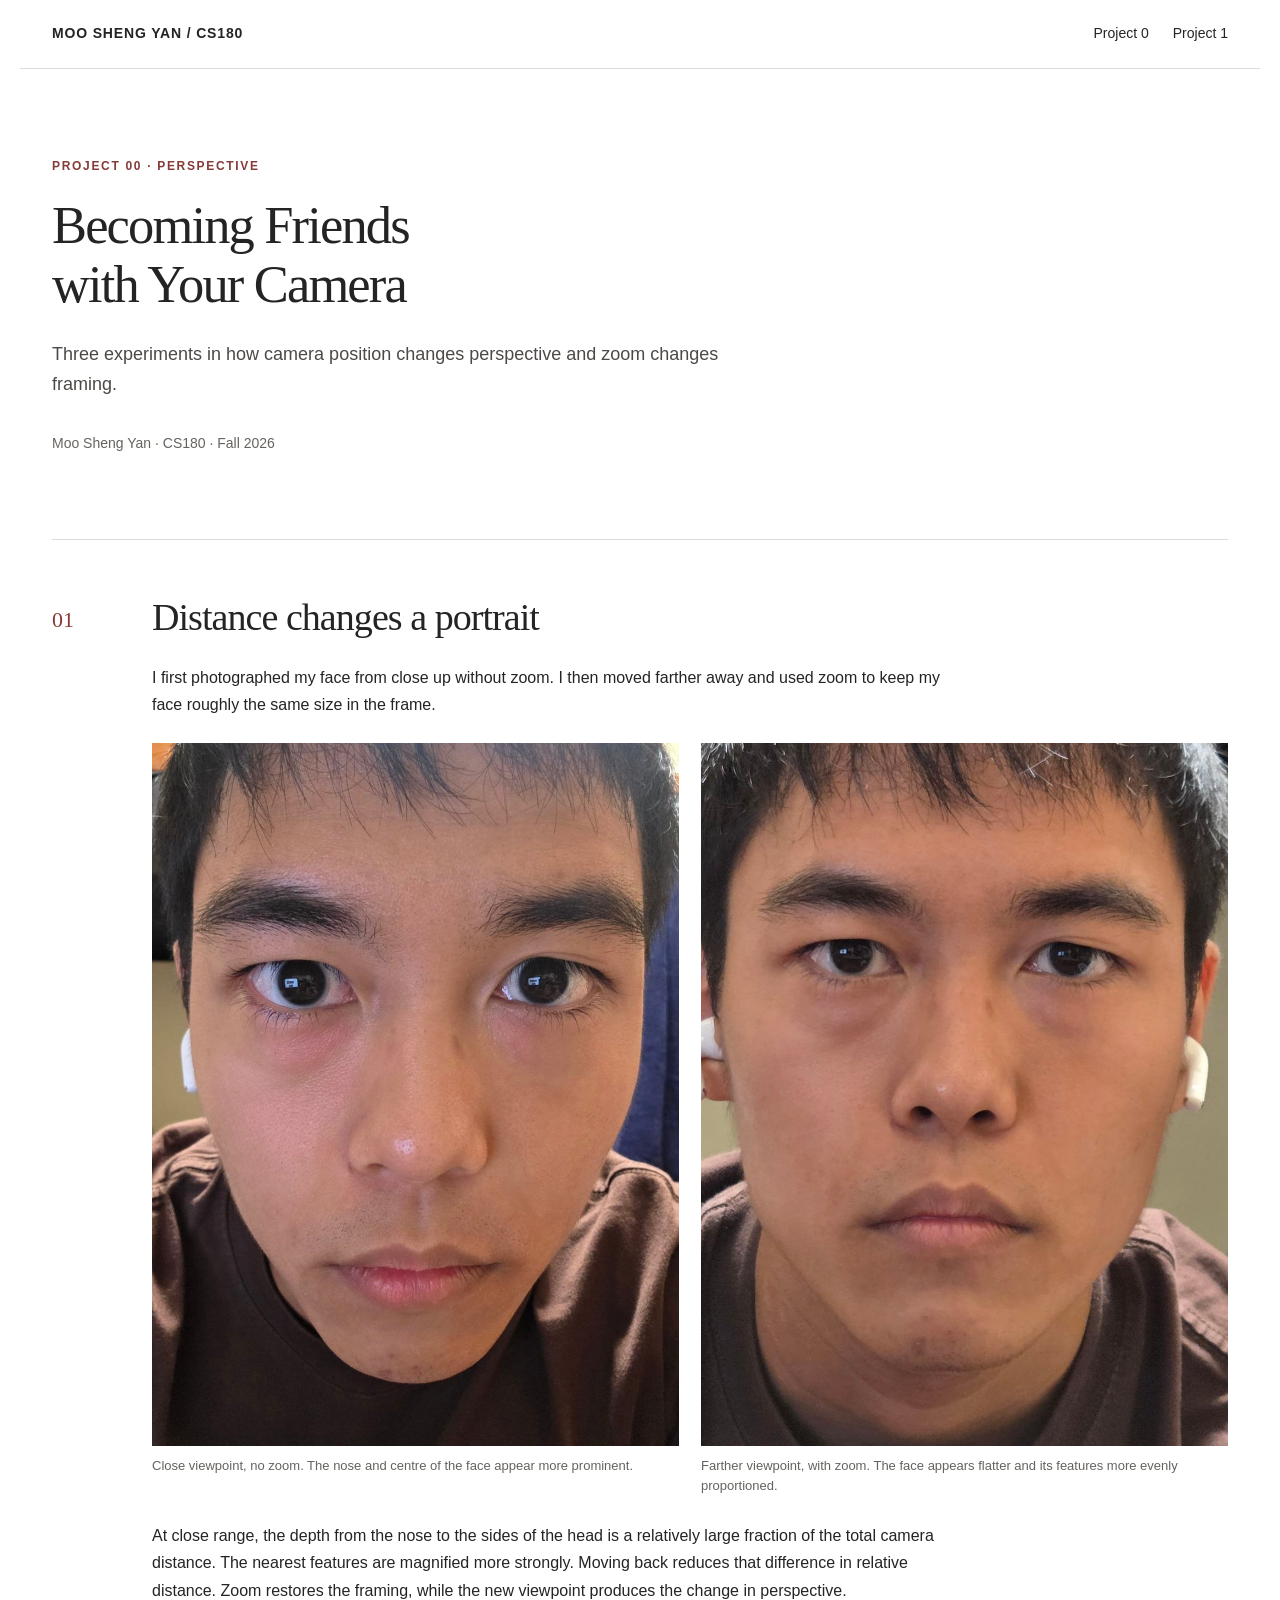
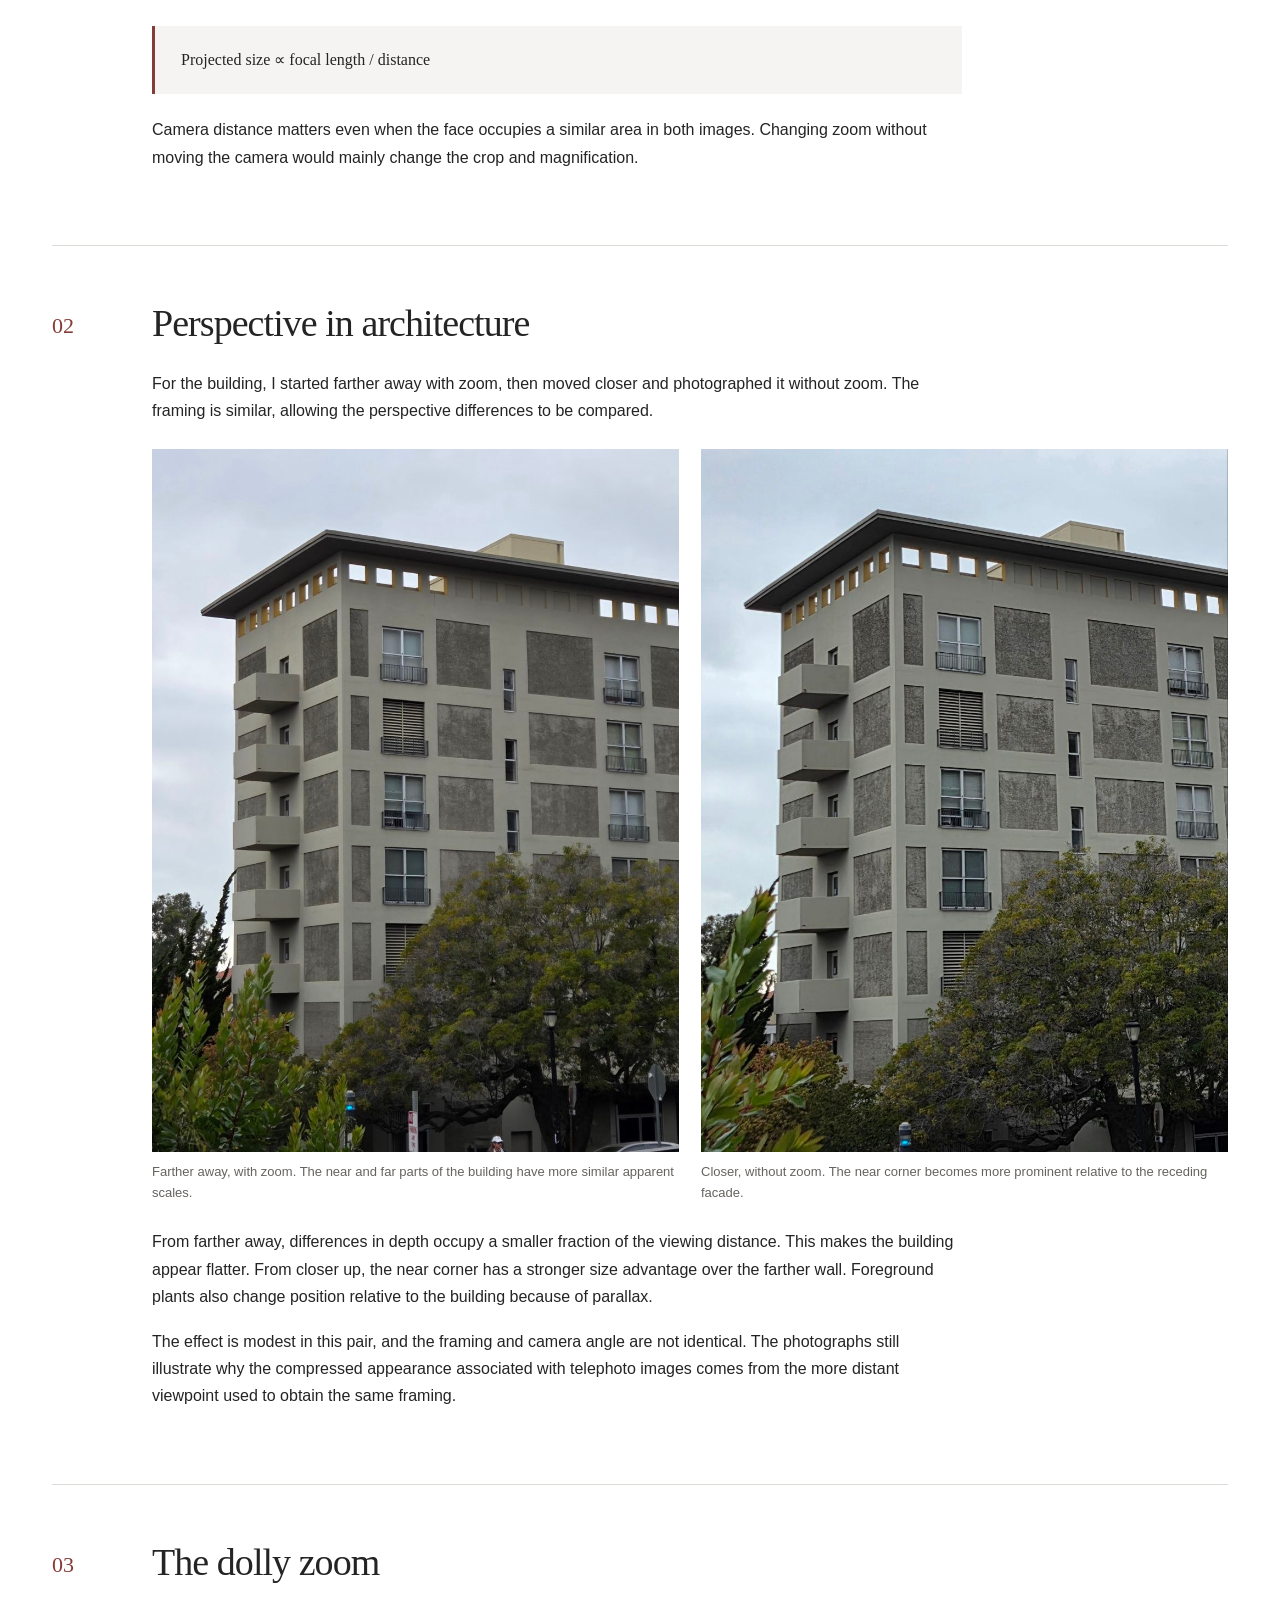
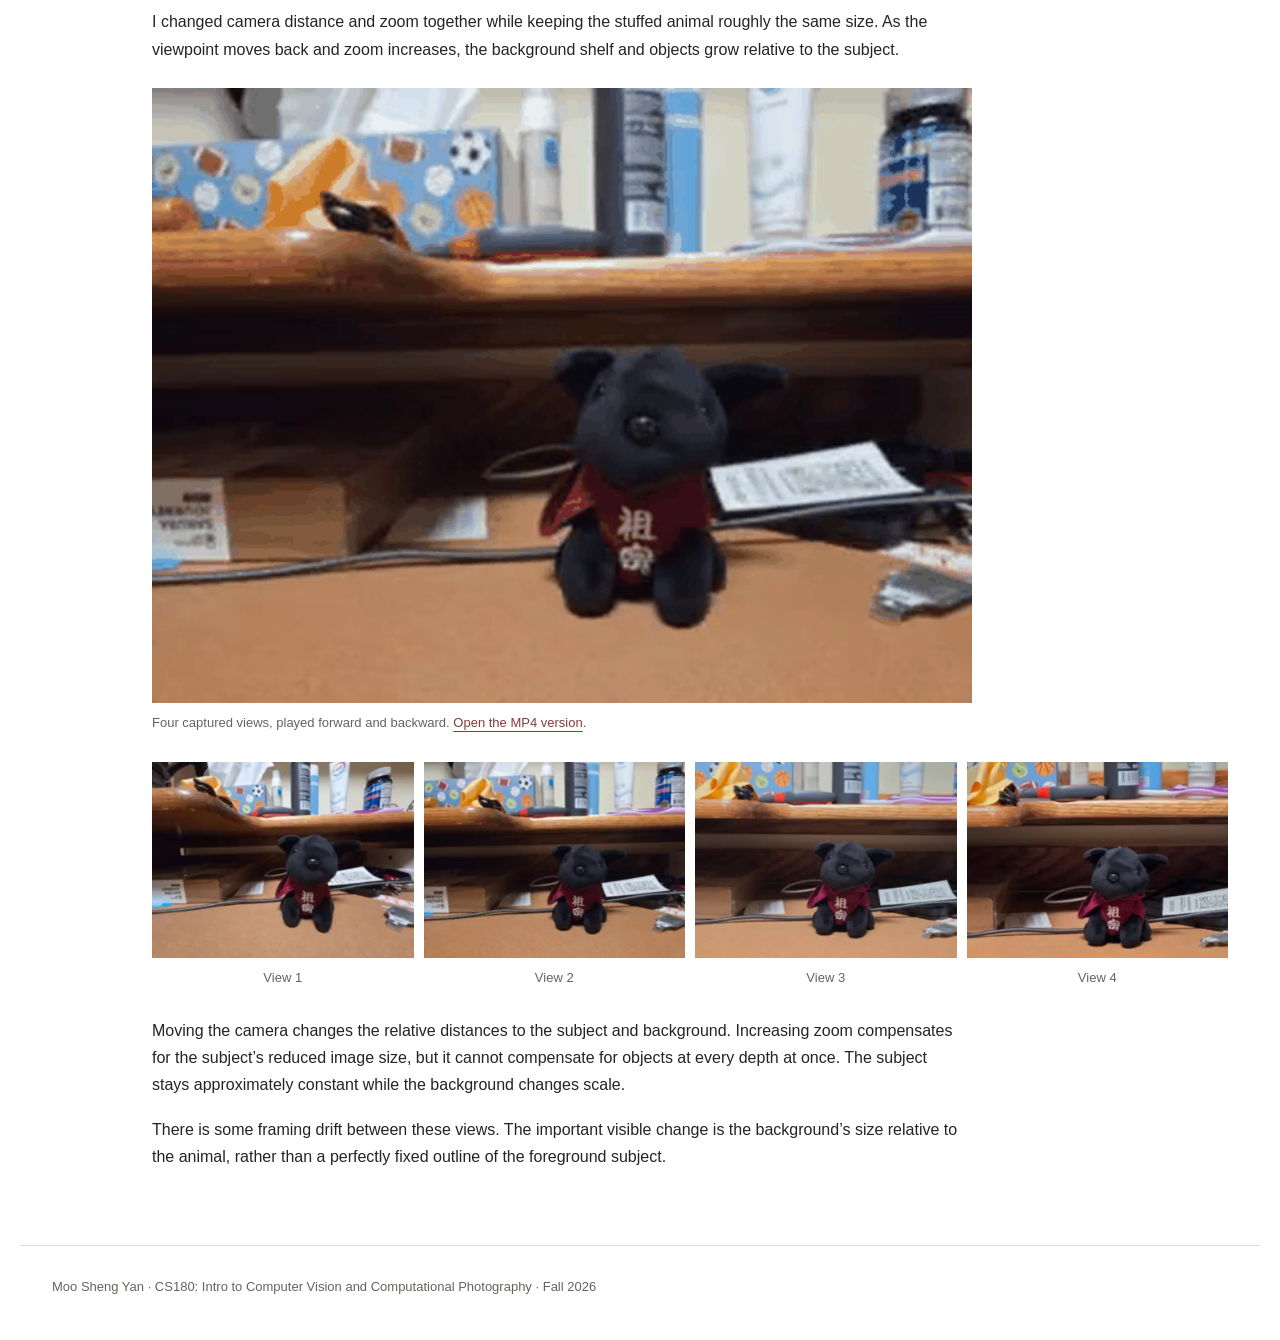
==== project0/index.html @ c87d1b90 "Add combined CS180 project portfolio" ====
<!doctype html><html lang="en"><head><meta charset="utf-8"><meta name="viewport" content="width=device-width,initial-scale=1"><title>Becoming Friends with Your Camera | Moo Sheng Yan</title><meta name="description" content="Moo Sheng Yan's CS180 computational photography portfolio, Fall 2026."><link rel="stylesheet" href="../style.css"><link rel="icon" type="image/svg+xml" href="data:image/svg+xml,%3Csvg xmlns='http://www.w3.org/2000/svg' viewBox='0 0 32 32'%3E%3Crect width='32' height='32' fill='white'/%3E%3Cpath d='M5 6h17v17H5zM10 11h17v17H10z' fill='none' stroke='%23853b38' stroke-width='2'/%3E%3C/svg%3E"></head><body><a class="skip" href="#content">Skip to content</a><header><a class="brand" href="../index.html">MOO SHENG YAN / CS180</a><nav class="nav" aria-label="Projects"><a href="../project0/">Project 0</a><a href="../project1/">Project 1</a></nav></header><main id="content"><section class="project0-title"><span class="eyebrow">Project 00 · Perspective</span><h1>Becoming Friends<br>with Your Camera</h1><p class="lead">Three experiments in how camera position changes perspective and zoom changes framing.</p><p class="byline">Moo Sheng Yan · CS180 · Fall 2026</p></section><section class="section" id="portrait"><div class="section-head"><span class="number">01</span><div><h2>Distance changes a portrait</h2><div class="prose"><p>I first photographed my face from close up without zoom. I then moved farther away and used zoom to keep my face roughly the same size in the frame.</p></div><div class="comparison portrait-pair"><figure><img src="assets/selfie-close-1x.jpg" alt="Close viewpoint, no zoom. The nose and centre of the face appear more prominent."><figcaption>Close viewpoint, no zoom. The nose and centre of the face appear more prominent.</figcaption></figure><figure><img src="assets/selfie-far-4x.jpg" alt="Farther viewpoint, with zoom. The face appears flatter and its features more evenly proportioned."><figcaption>Farther viewpoint, with zoom. The face appears flatter and its features more evenly proportioned.</figcaption></figure></div><div class="prose"><p>At close range, the depth from the nose to the sides of the head is a relatively large fraction of the total camera distance. The nearest features are magnified more strongly. Moving back reduces that difference in relative distance. Zoom restores the framing, while the new viewpoint produces the change in perspective.</p><div class="formula">Projected size ∝ focal length / distance</div><p>Camera distance matters even when the face occupies a similar area in both images. Changing zoom without moving the camera would mainly change the crop and magnification.</p></div></div></div></section><section class="section" id="architecture"><div class="section-head"><span class="number">02</span><div><h2>Perspective in architecture</h2><div class="prose"><p>For the building, I started farther away with zoom, then moved closer and photographed it without zoom. The framing is similar, allowing the perspective differences to be compared.</p></div><div class="comparison portrait-pair"><figure><img src="assets/building-far-zoom.jpg" alt="Farther away, with zoom. The near and far parts of the building have more similar apparent scales."><figcaption>Farther away, with zoom. The near and far parts of the building have more similar apparent scales.</figcaption></figure><figure><img src="assets/building-close-1x.jpg" alt="Closer, without zoom. The near corner becomes more prominent relative to the receding facade."><figcaption>Closer, without zoom. The near corner becomes more prominent relative to the receding facade.</figcaption></figure></div><div class="prose"><p>From farther away, differences in depth occupy a smaller fraction of the viewing distance. This makes the building appear flatter. From closer up, the near corner has a stronger size advantage over the farther wall. Foreground plants also change position relative to the building because of parallax.</p><p>The effect is modest in this pair, and the framing and camera angle are not identical. The photographs still illustrate why the compressed appearance associated with telephoto images comes from the more distant viewpoint used to obtain the same framing.</p></div></div></div></section><section class="section" id="dolly"><div class="section-head"><span class="number">03</span><div><h2>The dolly zoom</h2><div class="prose"><p>I changed camera distance and zoom together while keeping the stuffed animal roughly the same size. As the viewpoint moves back and zoom increases, the background shelf and objects grow relative to the subject.</p></div><figure class="dolly screen-only"><img src="assets/dollyzoom.gif" alt="Four captured views of a stuffed animal, looping forward and backward to show the dolly zoom"><figcaption>Four captured views, played forward and backward. <a href="assets/dollyzoom.mp4">Open the MP4 version</a>.</figcaption></figure><p class="print-only">The webpage contains an animated dolly zoom. The four original views below show the same sequence in this printed report.</p><div class="frame-strip"><figure><img src="assets/dolly-frame-1.jpg" alt="View 1"><figcaption>View 1</figcaption></figure><figure><img src="assets/dolly-frame-2.jpg" alt="View 2"><figcaption>View 2</figcaption></figure><figure><img src="assets/dolly-frame-3.jpg" alt="View 3"><figcaption>View 3</figcaption></figure><figure><img src="assets/dolly-frame-4.jpg" alt="View 4"><figcaption>View 4</figcaption></figure></div><div class="prose"><p>Moving the camera changes the relative distances to the subject and background. Increasing zoom compensates for the subject’s reduced image size, but it cannot compensate for objects at every depth at once. The subject stays approximately constant while the background changes scale.</p><p>There is some framing drift between these views. The important visible change is the background’s size relative to the animal, rather than a perfectly fixed outline of the foreground subject.</p></div></div></div></section></main><footer>Moo Sheng Yan · CS180: Intro to Computer Vision and Computational Photography · Fall 2026</footer></body></html>
---- style.css ----
:root {
  --ink: #242424;
  --muted: #66635f;
  --accent: #853b38;
  --accent-dark: #49221f;
  --paper: #ffffff;
  --line: #dedbd7;
  --soft: #f5f4f2;
}

* { box-sizing: border-box; }
html { scroll-behavior: smooth; }
body {
  margin: 0;
  background: var(--paper);
  color: var(--ink);
  font: 16px/1.7 "Segoe UI", Arial, sans-serif;
}
a { color: var(--accent); text-underline-offset: 4px; }
a:hover { color: var(--accent-dark); }
img { max-width: 100%; }
.skip {
  position: fixed;
  left: 12px;
  top: -80px;
  z-index: 50;
  background: var(--ink);
  color: white;
  padding: 9px 14px;
}
.skip:focus { top: 12px; }
header {
  max-width: 1240px;
  margin: auto;
  padding: 22px 32px;
  border-bottom: 1px solid var(--line);
  display: flex;
  justify-content: space-between;
  gap: 24px;
  align-items: center;
}
header a { color: var(--ink); text-decoration: none; }
.brand { font-weight: 650; letter-spacing: .06em; font-size: 14px; }
.nav { display: flex; gap: 24px; font-size: 14px; }
main { max-width: 1240px; margin: auto; padding: 0 32px; }
h1, h2, h3 { font-family: Georgia, "Times New Roman", serif; font-weight: 400; line-height: 1.13; }
h1 { font-size: clamp(38px, 4.1vw, 58px); letter-spacing: -.035em; margin: 18px 0 24px; }
h2 { font-size: 38px; margin: 0 0 25px; letter-spacing: -.025em; }
h3 { font-size: 25px; margin: 34px 0 15px; }
p { margin: 0 0 18px; }
.eyebrow { color: var(--accent); text-transform: uppercase; letter-spacing: .14em; font-size: 12px; font-weight: 700; }
.lead { font-size: 18px; line-height: 1.7; color: #4c4946; max-width: 680px; }
.byline { padding-top: 14px; font-size: 14px; color: var(--muted); }
figcaption { font-size: 13px; line-height: 1.6; color: var(--muted); padding-top: 10px; }
.hero { display: grid; grid-template-columns: .85fr 1.35fr; gap: 50px; align-items: center; padding: 54px 0 58px; }
.hero figure, .gallery figure, .comparison figure, .frame-strip figure { margin: 0; }
.hero img { width: 100%; display: block; }
.section { padding: 56px 0; border-top: 1px solid var(--line); }
.section-head { display: grid; grid-template-columns: 80px minmax(0, 1fr); gap: 20px; }
.number { font-family: Georgia, serif; font-size: 22px; color: var(--accent); padding-top: 5px; }
.prose { max-width: 810px; }
.formula { font: 16px/1.8 "Cambria Math", Georgia, serif; background: var(--soft); padding: 20px 26px; margin: 22px 0; border-left: 3px solid var(--accent); overflow-wrap: anywhere; }
.steps { padding-left: 23px; max-width: 900px; }
.steps li { padding-left: 9px; margin-bottom: 15px; }
.flow { display: grid; grid-template-columns: repeat(4, 1fr); gap: 1px; background: var(--line); border: 1px solid var(--line); margin: 28px 0; }
.flow span { background: var(--paper); padding: 18px 15px; text-align: center; font-size: 14px; position: relative; }
.flow span:not(:last-child)::after { content: "→"; position: absolute; right: -8px; color: var(--accent); z-index: 2; }
.gallery { display: grid; grid-template-columns: repeat(3, minmax(0, 1fr)); gap: 32px 24px; margin: 30px 0; }
.gallery figure { break-inside: avoid; }
.gallery img { display: block; width: 100%; aspect-ratio: 1.1; object-fit: contain; background: var(--soft); }
.gallery h3 { font-size: 21px; margin: 14px 0 4px; }
.meta { font-family: Consolas, monospace; font-size: 12px; line-height: 1.7; color: var(--muted); }
.comparison { display: grid; grid-template-columns: 1fr 1fr; gap: 22px; margin: 25px 0; }
.comparison img { width: 100%; display: block; }
.portrait-pair img { aspect-ratio: 3 / 4; object-fit: cover; }
.label { display: block; color: var(--accent); font-size: 12px; text-transform: uppercase; letter-spacing: .08em; font-weight: 700; margin-bottom: 7px; }
.tag { display: inline-block; color: var(--accent); font-size: 12px; margin-top: 5px; }
.note { border-left: 3px solid var(--accent); padding: 15px 22px; background: var(--soft); margin: 26px 0; }
.note p:last-child { margin-bottom: 0; }
.table-wrap { overflow-x: auto; margin: 25px 0; }
table { border-collapse: collapse; width: 100%; font-size: 14px; }
th { text-align: left; border-bottom: 2px solid #999; padding: 12px 10px; font-weight: 600; }
td { border-bottom: 1px solid var(--line); padding: 10px; }
td.num { font-family: Consolas, monospace; font-size: 13px; white-space: nowrap; }
.source-list { padding-left: 22px; }
.source-list li { padding: 0 0 12px 7px; }
.statline { display: flex; gap: 40px; padding: 22px 0; border-top: 1px solid var(--line); border-bottom: 1px solid var(--line); margin-bottom: 28px; }
.statline strong { display: block; font: 30px Georgia, serif; }
.statline span { font-size: 13px; color: var(--muted); }
.section-nav { display: flex; flex-wrap: wrap; gap: 10px 24px; margin-bottom: 48px; font-size: 14px; }
.selected-entry { margin-top: 45px; padding-top: 10px; }
.selected-entry + .selected-entry { border-top: 1px solid var(--line); padding-top: 30px; }
.selected-entry h3 { margin-top: 0; }
.project0-title, .portfolio-title { padding: 82px 0 65px; max-width: 930px; }
.portfolio-title { min-height: 48vh; display: flex; flex-direction: column; justify-content: center; }
.projects { display: grid; grid-template-columns: 1fr 1fr; gap: 28px; padding: 20px 0 72px; border-top: 1px solid var(--line); }
.project-card { display: block; color: var(--ink); text-decoration: none; border-bottom: 1px solid var(--line); padding-bottom: 24px; }
.project-card img { display: block; width: 100%; aspect-ratio: 4 / 3; object-fit: cover; margin-bottom: 24px; filter: saturate(.88); transition: filter .2s ease, transform .2s ease; }
.project-card:hover img { filter: saturate(1); transform: translateY(-2px); }
.project-card h2 { font-size: 30px; margin: 8px 0 12px; }
.project-card p { color: var(--muted); }
.project-link { color: var(--accent); font-size: 14px; }
.dolly { max-width: 820px; margin: 25px 0; }
.dolly img { display: block; width: 100%; }
.frame-strip { display: grid; grid-template-columns: repeat(4, 1fr); gap: 10px; margin: 28px 0; }
.frame-strip img { display: block; width: 100%; aspect-ratio: 4 / 3; object-fit: cover; }
.frame-strip figcaption { text-align: center; }
.print-only { display: none; }
footer { max-width: 1240px; margin: auto; border-top: 1px solid var(--line); padding: 30px 32px 42px; font-size: 13px; color: var(--muted); }

@media (max-width: 760px) {
  header { padding: 18px 20px; align-items: flex-start; }
  .nav { gap: 13px; flex-wrap: wrap; justify-content: flex-end; }
  main { padding: 0 20px; }
  .hero { grid-template-columns: 1fr; gap: 24px; padding: 35px 0; }
  .gallery { grid-template-columns: 1fr 1fr; }
  .section { padding: 36px 0; }
  .section-head { grid-template-columns: 38px minmax(0, 1fr); gap: 10px; }
  h2 { font-size: 31px; }
  .comparison { gap: 12px; }
  .statline { gap: 22px; flex-wrap: wrap; }
  .statline strong { font-size: 26px; }
  .flow { grid-template-columns: 1fr 1fr; }
  .flow span::after { display: none; }
  .projects { grid-template-columns: 1fr; }
  .project0-title, .portfolio-title { padding: 52px 0 40px; }
  footer { padding: 26px 20px; }
}

@media (max-width: 460px) {
  .gallery, .comparison { grid-template-columns: 1fr; }
  .frame-strip { grid-template-columns: 1fr 1fr; }
  .nav { max-width: 185px; }
  .section-head { display: block; }
  .number { display: block; margin-bottom: 12px; }
  .hero { gap: 15px; }
}

@media print {
  @page { size: A4; margin: 17mm 14mm 18mm; }
  html { scroll-behavior: auto; }
  body { font-size: 10pt; line-height: 1.5; }
  header { padding: 0 0 12px; }
  .nav, .section-nav, .skip { display: none; }
  main { padding: 0; max-width: none; }
  h1 { font-size: 31pt; }
  h2 { font-size: 25pt; }
  h3 { font-size: 16pt; margin-top: 22px; }
  p { margin-bottom: 10px; }
  .hero { gap: 25px; padding: 25px 0; }
  .lead { font-size: 11pt; }
  .eyebrow { font-size: 8pt; }
  .byline, figcaption { font-size: 8pt; }
  .section { padding: 22px 0; break-before: auto; }
  .section-head { grid-template-columns: 32px minmax(0, 1fr); gap: 12px; }
  .number { font-size: 15pt; }
  .prose { max-width: none; }
  .gallery { gap: 19px 14px; margin: 18px 0; }
  .gallery h3 { font-size: 13pt; margin-top: 8px; }
  .gallery img { aspect-ratio: 1.1; }
  .meta { font-size: 8pt; }
  .gallery figure, .comparison, table tr, .note, .selected-entry, .frame-strip { break-inside: avoid; }
  h2, h3, h4 { break-after: avoid; }
  .formula { font-size: 10pt; padding: 12px 16px; }
  .comparison { gap: 15px; }
  .label { font-size: 8pt; }
  table { font-size: 9pt; }
  td, th { padding: 6px; }
  td.num { font-size: 8pt; }
  .statline { margin-bottom: 20px; padding: 13px 0; }
  .statline strong { font-size: 21pt; }
  .statline span { font-size: 8pt; }
  .flow span { padding: 12px 8px; font-size: 9pt; }
  a { color: var(--ink); text-decoration: none; }
  .print-only { display: block; }
  .screen-only { display: none; }
  .project0-title, .portfolio-title { padding: 35px 0; }
  footer { padding: 17px 0; }
  .table-wrap { overflow: visible; }
}
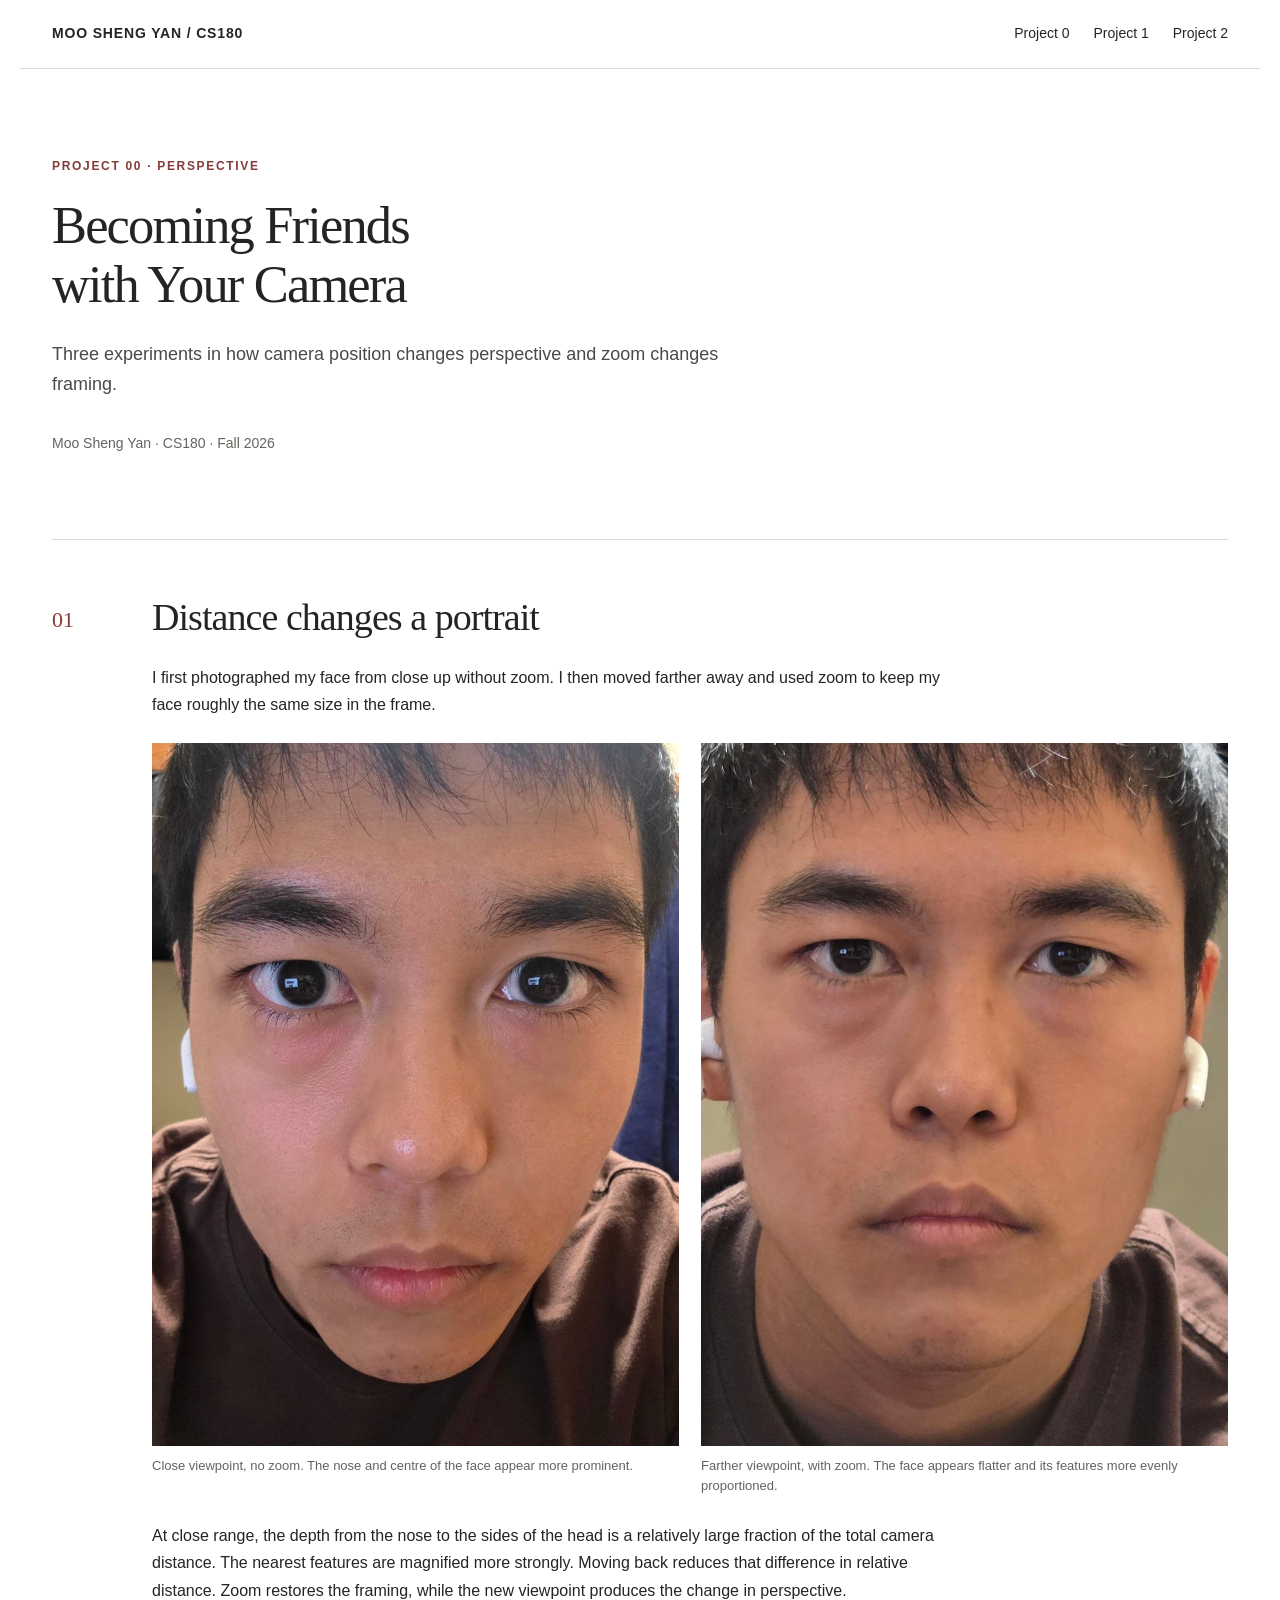
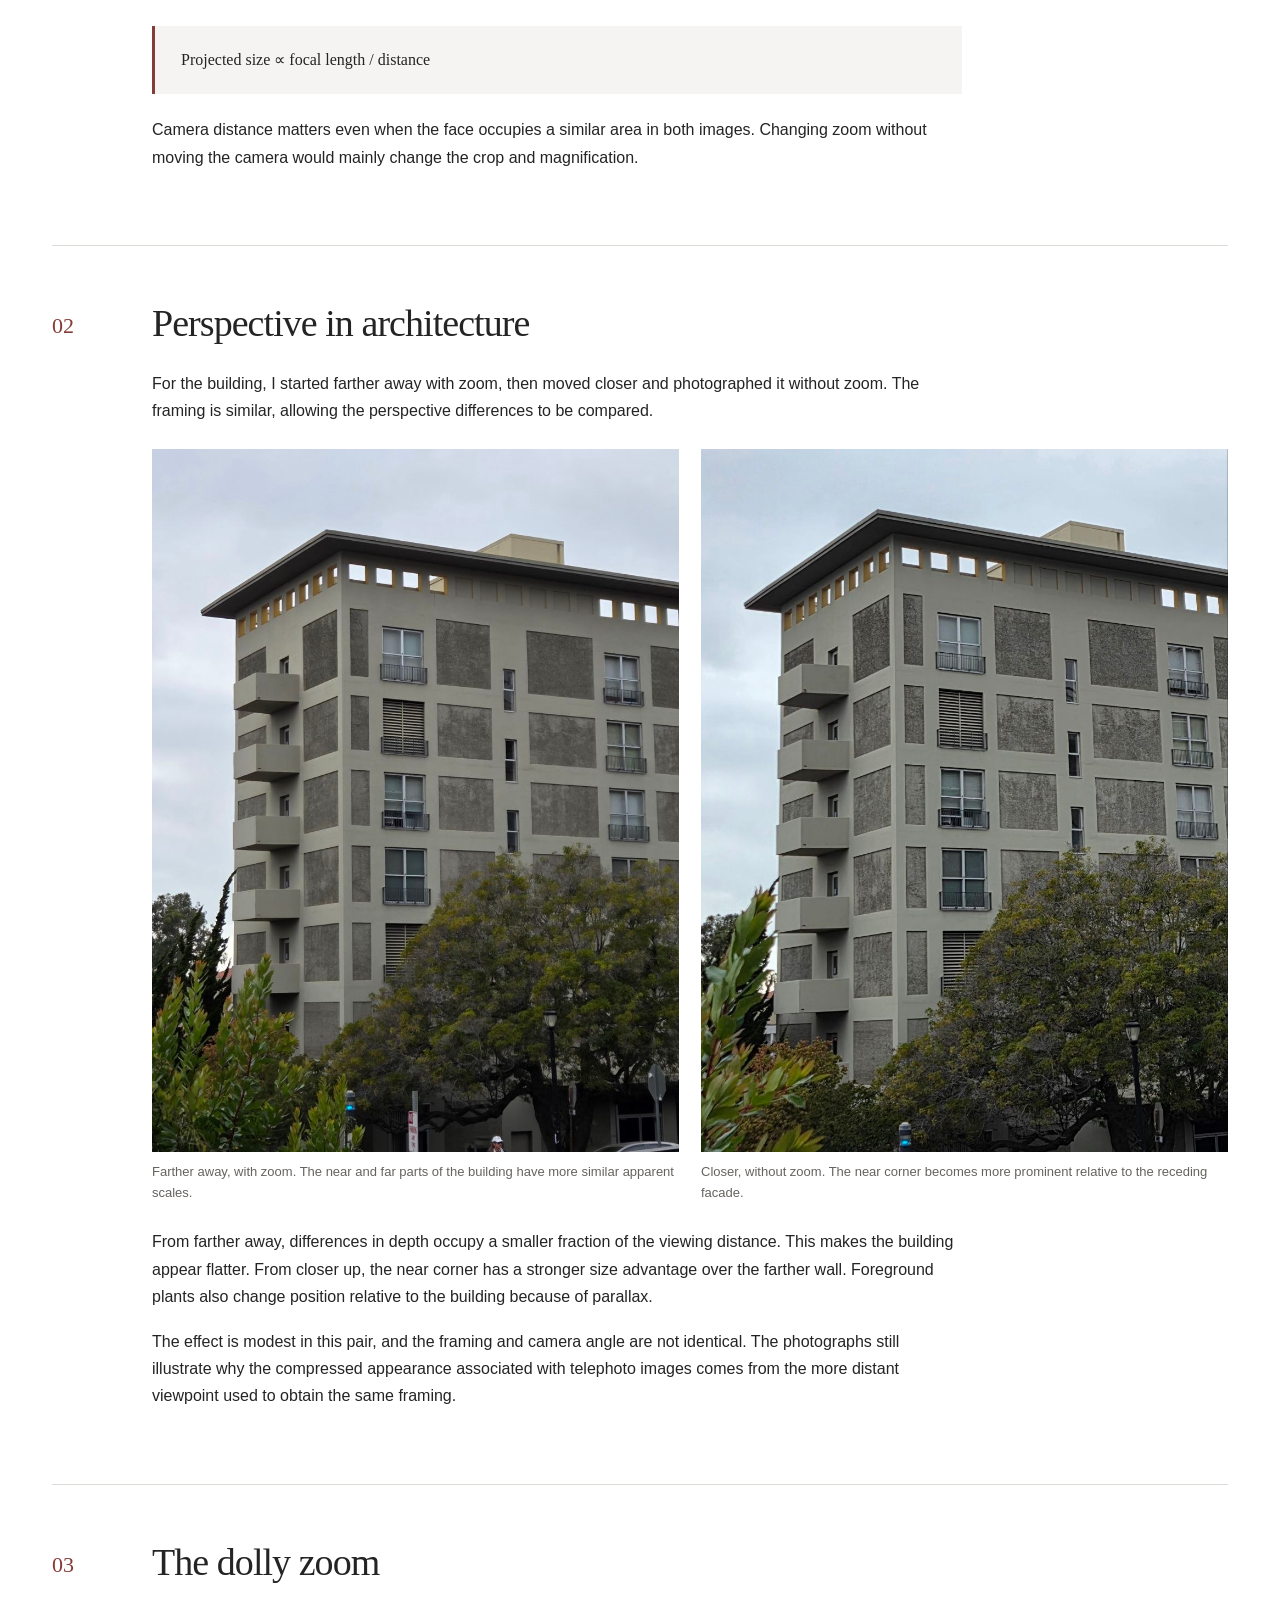
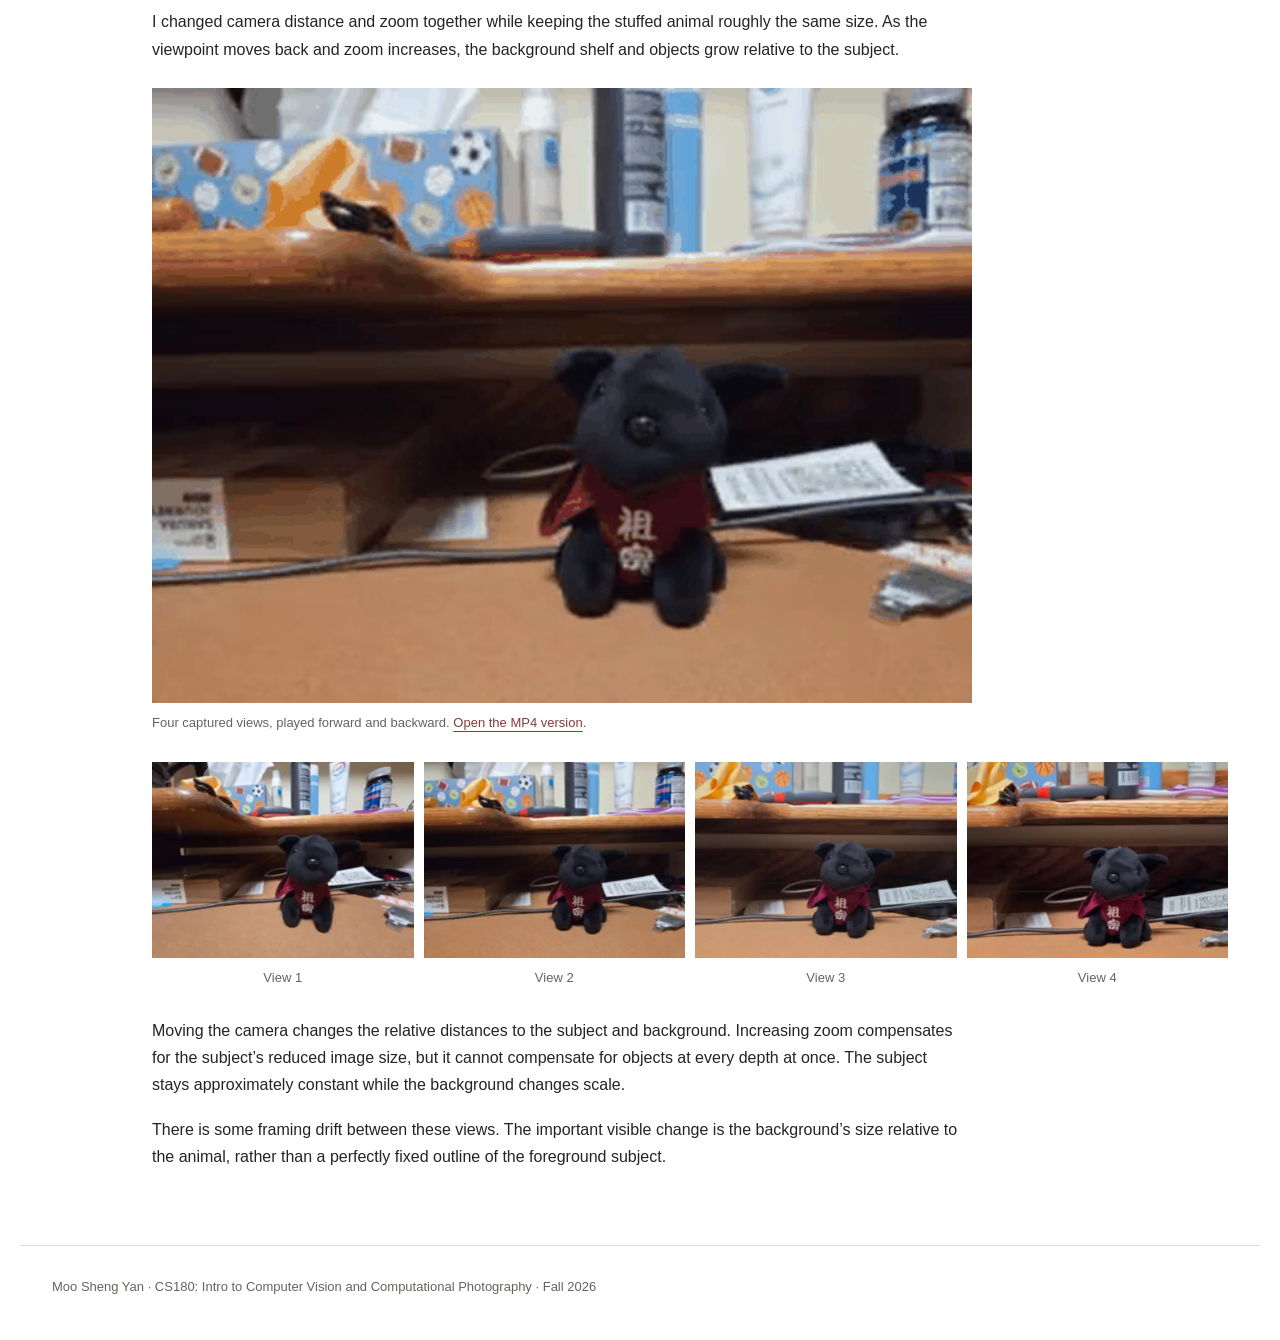
==== commit 09a98eb9: "Add CS180 Project 2 filters and frequencies report" ====
--- a/project0/index.html
+++ b/project0/index.html
@@ -1 +1 @@
-<!doctype html><html lang="en"><head><meta charset="utf-8"><meta name="viewport" content="width=device-width,initial-scale=1"><title>Becoming Friends with Your Camera | Moo Sheng Yan</title><meta name="description" content="Moo Sheng Yan's CS180 computational photography portfolio, Fall 2026."><link rel="stylesheet" href="../style.css"><link rel="icon" type="image/svg+xml" href="data:image/svg+xml,%3Csvg xmlns='http://www.w3.org/2000/svg' viewBox='0 0 32 32'%3E%3Crect width='32' height='32' fill='white'/%3E%3Cpath d='M5 6h17v17H5zM10 11h17v17H10z' fill='none' stroke='%23853b38' stroke-width='2'/%3E%3C/svg%3E"></head><body><a class="skip" href="#content">Skip to content</a><header><a class="brand" href="../index.html">MOO SHENG YAN / CS180</a><nav class="nav" aria-label="Projects"><a href="../project0/">Project 0</a><a href="../project1/">Project 1</a></nav></header><main id="content"><section class="project0-title"><span class="eyebrow">Project 00 · Perspective</span><h1>Becoming Friends<br>with Your Camera</h1><p class="lead">Three experiments in how camera position changes perspective and zoom changes framing.</p><p class="byline">Moo Sheng Yan · CS180 · Fall 2026</p></section><section class="section" id="portrait"><div class="section-head"><span class="number">01</span><div><h2>Distance changes a portrait</h2><div class="prose"><p>I first photographed my face from close up without zoom. I then moved farther away and used zoom to keep my face roughly the same size in the frame.</p></div><div class="comparison portrait-pair"><figure><img src="assets/selfie-close-1x.jpg" alt="Close viewpoint, no zoom. The nose and centre of the face appear more prominent."><figcaption>Close viewpoint, no zoom. The nose and centre of the face appear more prominent.</figcaption></figure><figure><img src="assets/selfie-far-4x.jpg" alt="Farther viewpoint, with zoom. The face appears flatter and its features more evenly proportioned."><figcaption>Farther viewpoint, with zoom. The face appears flatter and its features more evenly proportioned.</figcaption></figure></div><div class="prose"><p>At close range, the depth from the nose to the sides of the head is a relatively large fraction of the total camera distance. The nearest features are magnified more strongly. Moving back reduces that difference in relative distance. Zoom restores the framing, while the new viewpoint produces the change in perspective.</p><div class="formula">Projected size ∝ focal length / distance</div><p>Camera distance matters even when the face occupies a similar area in both images. Changing zoom without moving the camera would mainly change the crop and magnification.</p></div></div></div></section><section class="section" id="architecture"><div class="section-head"><span class="number">02</span><div><h2>Perspective in architecture</h2><div class="prose"><p>For the building, I started farther away with zoom, then moved closer and photographed it without zoom. The framing is similar, allowing the perspective differences to be compared.</p></div><div class="comparison portrait-pair"><figure><img src="assets/building-far-zoom.jpg" alt="Farther away, with zoom. The near and far parts of the building have more similar apparent scales."><figcaption>Farther away, with zoom. The near and far parts of the building have more similar apparent scales.</figcaption></figure><figure><img src="assets/building-close-1x.jpg" alt="Closer, without zoom. The near corner becomes more prominent relative to the receding facade."><figcaption>Closer, without zoom. The near corner becomes more prominent relative to the receding facade.</figcaption></figure></div><div class="prose"><p>From farther away, differences in depth occupy a smaller fraction of the viewing distance. This makes the building appear flatter. From closer up, the near corner has a stronger size advantage over the farther wall. Foreground plants also change position relative to the building because of parallax.</p><p>The effect is modest in this pair, and the framing and camera angle are not identical. The photographs still illustrate why the compressed appearance associated with telephoto images comes from the more distant viewpoint used to obtain the same framing.</p></div></div></div></section><section class="section" id="dolly"><div class="section-head"><span class="number">03</span><div><h2>The dolly zoom</h2><div class="prose"><p>I changed camera distance and zoom together while keeping the stuffed animal roughly the same size. As the viewpoint moves back and zoom increases, the background shelf and objects grow relative to the subject.</p></div><figure class="dolly screen-only"><img src="assets/dollyzoom.gif" alt="Four captured views of a stuffed animal, looping forward and backward to show the dolly zoom"><figcaption>Four captured views, played forward and backward. <a href="assets/dollyzoom.mp4">Open the MP4 version</a>.</figcaption></figure><p class="print-only">The webpage contains an animated dolly zoom. The four original views below show the same sequence in this printed report.</p><div class="frame-strip"><figure><img src="assets/dolly-frame-1.jpg" alt="View 1"><figcaption>View 1</figcaption></figure><figure><img src="assets/dolly-frame-2.jpg" alt="View 2"><figcaption>View 2</figcaption></figure><figure><img src="assets/dolly-frame-3.jpg" alt="View 3"><figcaption>View 3</figcaption></figure><figure><img src="assets/dolly-frame-4.jpg" alt="View 4"><figcaption>View 4</figcaption></figure></div><div class="prose"><p>Moving the camera changes the relative distances to the subject and background. Increasing zoom compensates for the subject’s reduced image size, but it cannot compensate for objects at every depth at once. The subject stays approximately constant while the background changes scale.</p><p>There is some framing drift between these views. The important visible change is the background’s size relative to the animal, rather than a perfectly fixed outline of the foreground subject.</p></div></div></div></section></main><footer>Moo Sheng Yan · CS180: Intro to Computer Vision and Computational Photography · Fall 2026</footer></body></html>+<!doctype html><html lang="en"><head><meta charset="utf-8"><meta name="viewport" content="width=device-width,initial-scale=1"><title>Becoming Friends with Your Camera | Moo Sheng Yan</title><meta name="description" content="Moo Sheng Yan's CS180 computational photography portfolio, Fall 2026."><link rel="stylesheet" href="../style.css"><link rel="icon" type="image/svg+xml" href="data:image/svg+xml,%3Csvg xmlns='http://www.w3.org/2000/svg' viewBox='0 0 32 32'%3E%3Crect width='32' height='32' fill='white'/%3E%3Cpath d='M5 6h17v17H5zM10 11h17v17H10z' fill='none' stroke='%23853b38' stroke-width='2'/%3E%3C/svg%3E"></head><body><a class="skip" href="#content">Skip to content</a><header><a class="brand" href="../index.html">MOO SHENG YAN / CS180</a><nav class="nav" aria-label="Projects"><a href="../project0/">Project 0</a><a href="../project1/">Project 1</a><a href="../project2/">Project 2</a></nav></header><main id="content"><section class="project0-title"><span class="eyebrow">Project 00 · Perspective</span><h1>Becoming Friends<br>with Your Camera</h1><p class="lead">Three experiments in how camera position changes perspective and zoom changes framing.</p><p class="byline">Moo Sheng Yan · CS180 · Fall 2026</p></section><section class="section" id="portrait"><div class="section-head"><span class="number">01</span><div><h2>Distance changes a portrait</h2><div class="prose"><p>I first photographed my face from close up without zoom. I then moved farther away and used zoom to keep my face roughly the same size in the frame.</p></div><div class="comparison portrait-pair"><figure><img src="assets/selfie-close-1x.jpg" alt="Close viewpoint, no zoom. The nose and centre of the face appear more prominent."><figcaption>Close viewpoint, no zoom. The nose and centre of the face appear more prominent.</figcaption></figure><figure><img src="assets/selfie-far-4x.jpg" alt="Farther viewpoint, with zoom. The face appears flatter and its features more evenly proportioned."><figcaption>Farther viewpoint, with zoom. The face appears flatter and its features more evenly proportioned.</figcaption></figure></div><div class="prose"><p>At close range, the depth from the nose to the sides of the head is a relatively large fraction of the total camera distance. The nearest features are magnified more strongly. Moving back reduces that difference in relative distance. Zoom restores the framing, while the new viewpoint produces the change in perspective.</p><div class="formula">Projected size ∝ focal length / distance</div><p>Camera distance matters even when the face occupies a similar area in both images. Changing zoom without moving the camera would mainly change the crop and magnification.</p></div></div></div></section><section class="section" id="architecture"><div class="section-head"><span class="number">02</span><div><h2>Perspective in architecture</h2><div class="prose"><p>For the building, I started farther away with zoom, then moved closer and photographed it without zoom. The framing is similar, allowing the perspective differences to be compared.</p></div><div class="comparison portrait-pair"><figure><img src="assets/building-far-zoom.jpg" alt="Farther away, with zoom. The near and far parts of the building have more similar apparent scales."><figcaption>Farther away, with zoom. The near and far parts of the building have more similar apparent scales.</figcaption></figure><figure><img src="assets/building-close-1x.jpg" alt="Closer, without zoom. The near corner becomes more prominent relative to the receding facade."><figcaption>Closer, without zoom. The near corner becomes more prominent relative to the receding facade.</figcaption></figure></div><div class="prose"><p>From farther away, differences in depth occupy a smaller fraction of the viewing distance. This makes the building appear flatter. From closer up, the near corner has a stronger size advantage over the farther wall. Foreground plants also change position relative to the building because of parallax.</p><p>The effect is modest in this pair, and the framing and camera angle are not identical. The photographs still illustrate why the compressed appearance associated with telephoto images comes from the more distant viewpoint used to obtain the same framing.</p></div></div></div></section><section class="section" id="dolly"><div class="section-head"><span class="number">03</span><div><h2>The dolly zoom</h2><div class="prose"><p>I changed camera distance and zoom together while keeping the stuffed animal roughly the same size. As the viewpoint moves back and zoom increases, the background shelf and objects grow relative to the subject.</p></div><figure class="dolly screen-only"><img src="assets/dollyzoom.gif" alt="Four captured views of a stuffed animal, looping forward and backward to show the dolly zoom"><figcaption>Four captured views, played forward and backward. <a href="assets/dollyzoom.mp4">Open the MP4 version</a>.</figcaption></figure><p class="print-only">The webpage contains an animated dolly zoom. The four original views below show the same sequence in this printed report.</p><div class="frame-strip"><figure><img src="assets/dolly-frame-1.jpg" alt="View 1"><figcaption>View 1</figcaption></figure><figure><img src="assets/dolly-frame-2.jpg" alt="View 2"><figcaption>View 2</figcaption></figure><figure><img src="assets/dolly-frame-3.jpg" alt="View 3"><figcaption>View 3</figcaption></figure><figure><img src="assets/dolly-frame-4.jpg" alt="View 4"><figcaption>View 4</figcaption></figure></div><div class="prose"><p>Moving the camera changes the relative distances to the subject and background. Increasing zoom compensates for the subject’s reduced image size, but it cannot compensate for objects at every depth at once. The subject stays approximately constant while the background changes scale.</p><p>There is some framing drift between these views. The important visible change is the background’s size relative to the animal, rather than a perfectly fixed outline of the foreground subject.</p></div></div></div></section></main><footer>Moo Sheng Yan · CS180: Intro to Computer Vision and Computational Photography · Fall 2026</footer></body></html>
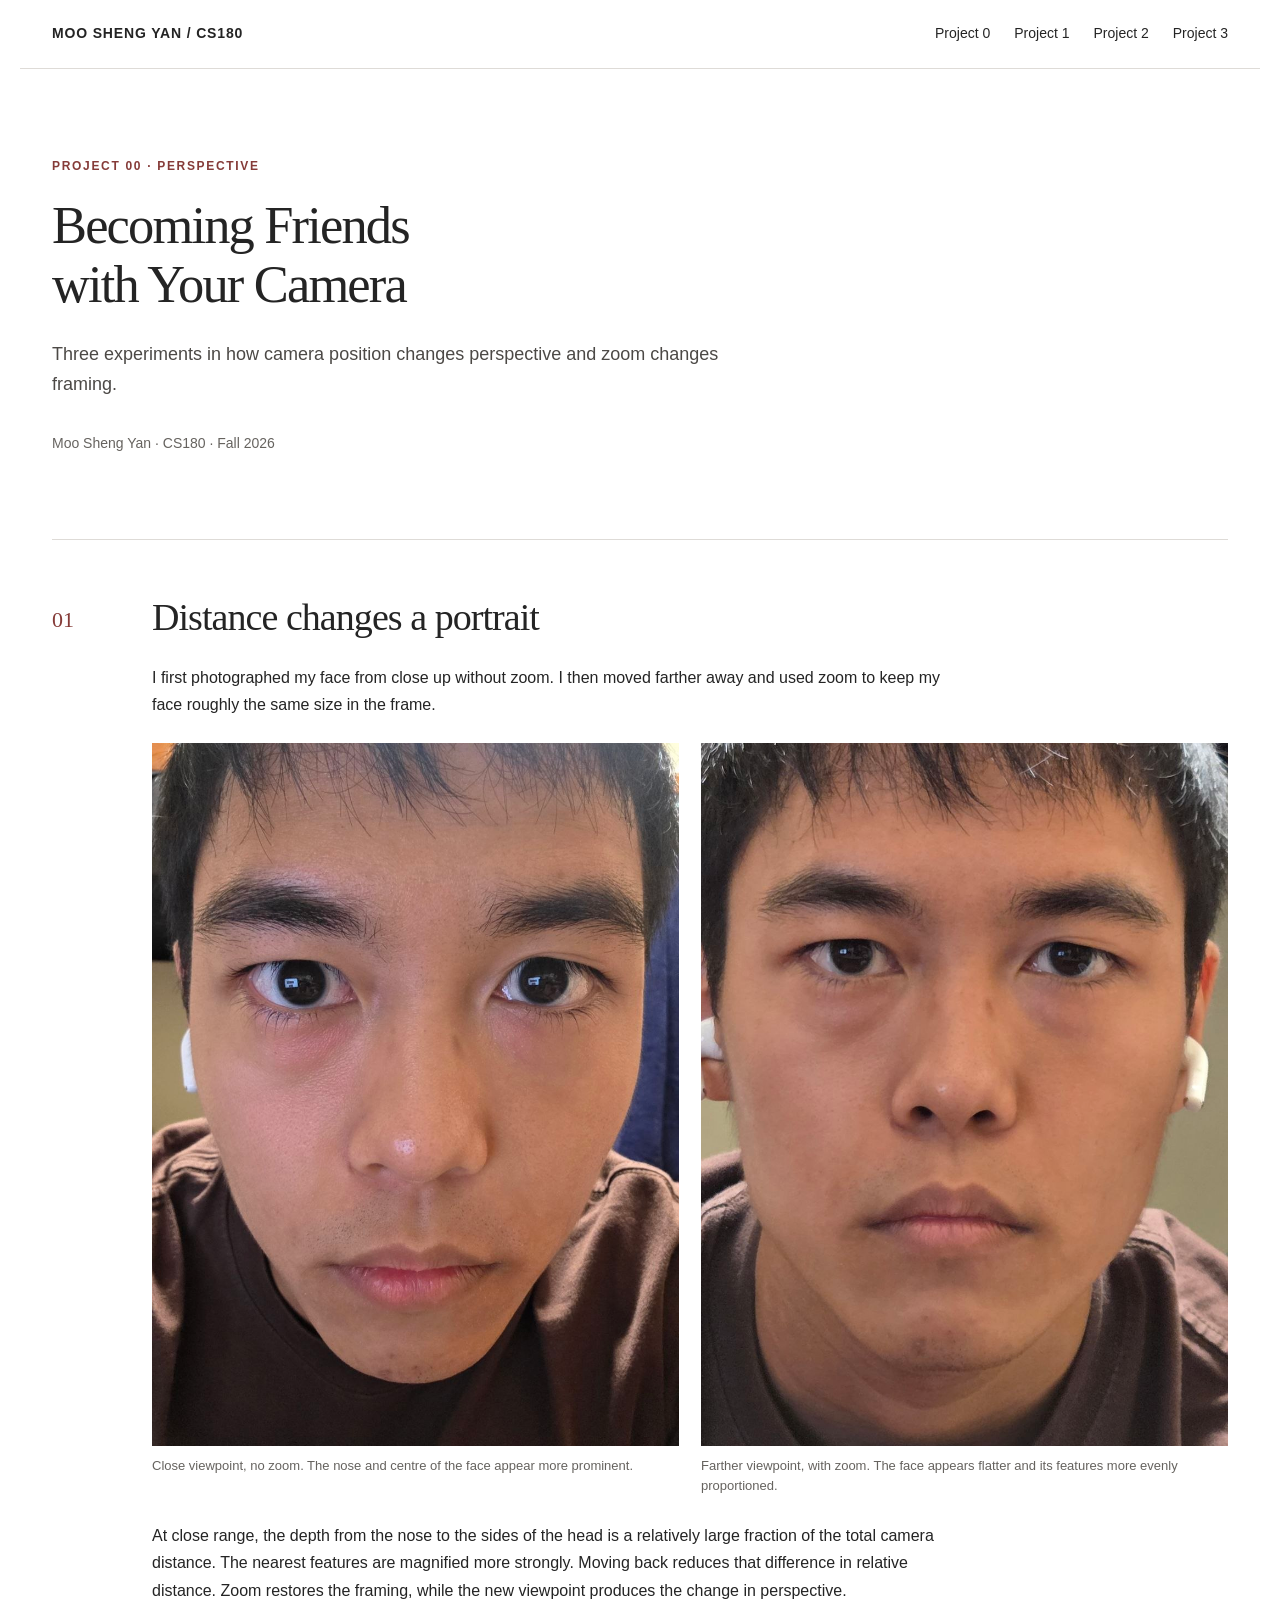
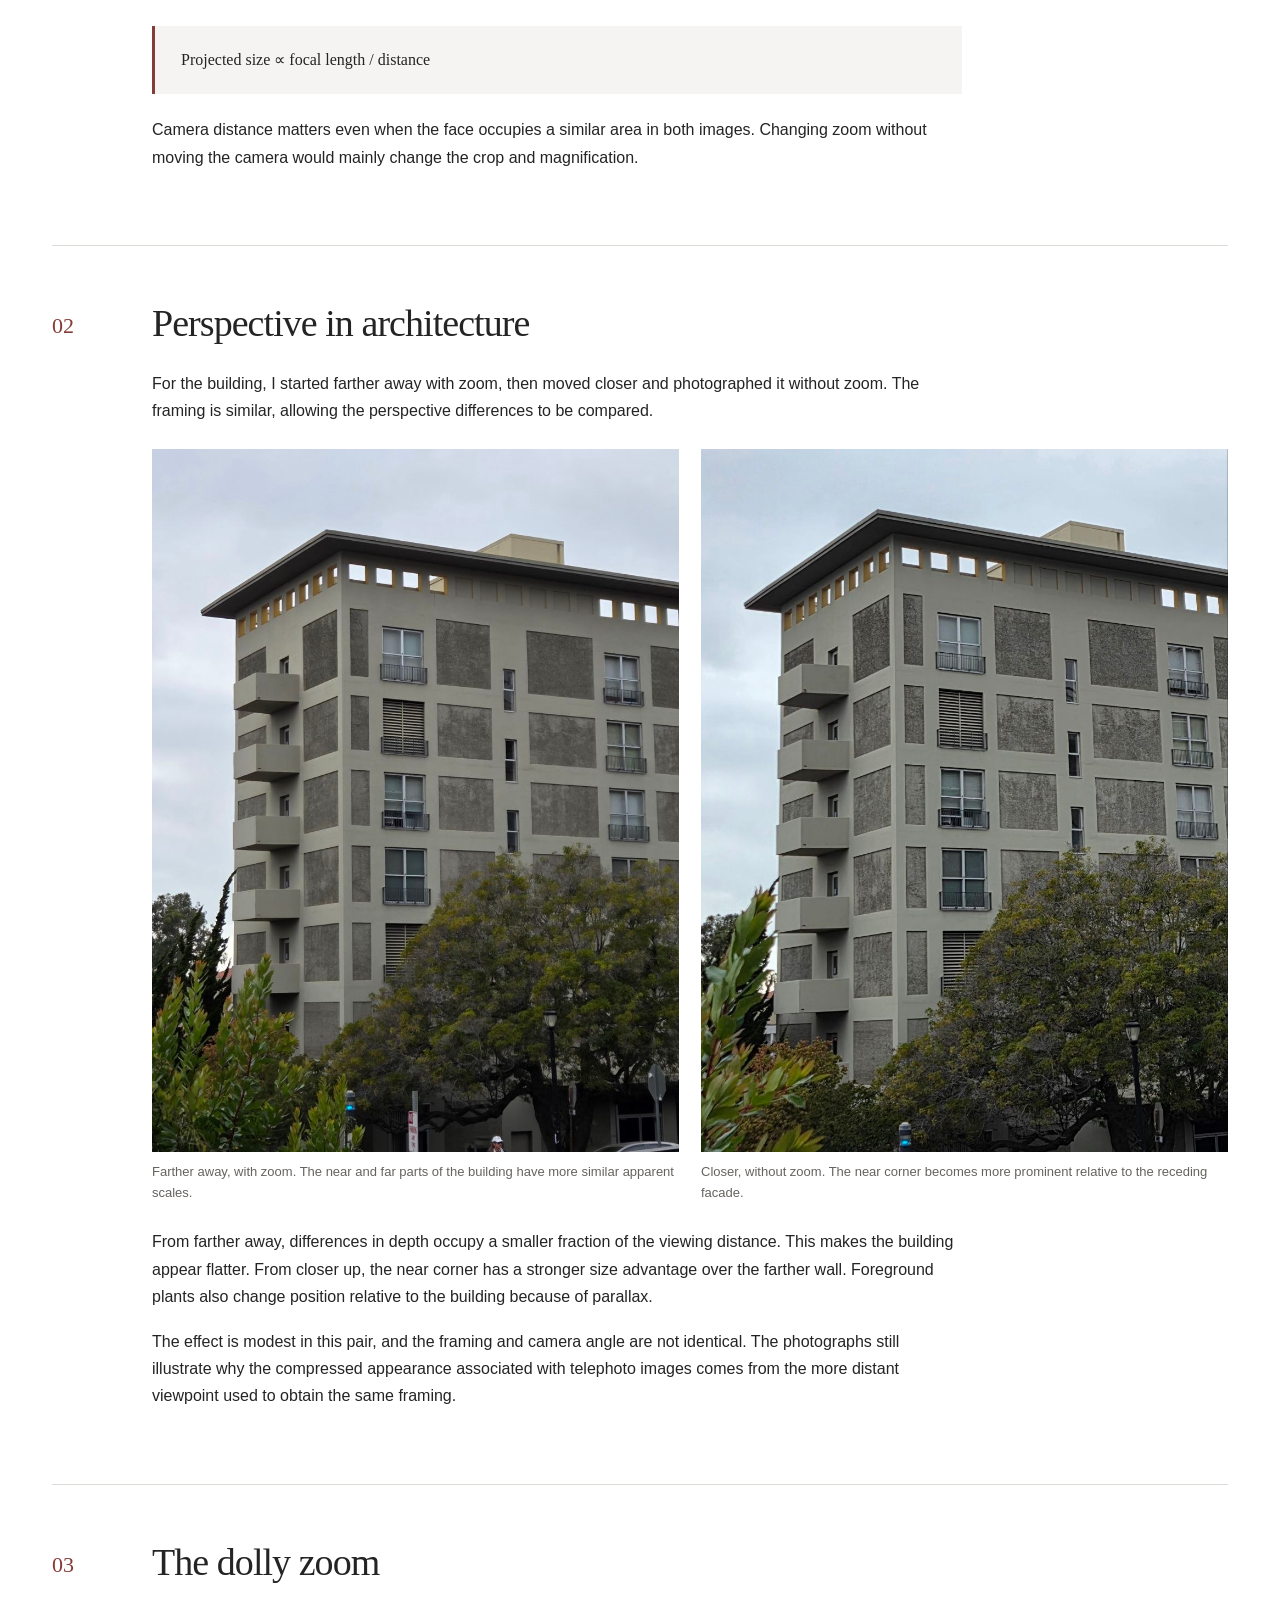
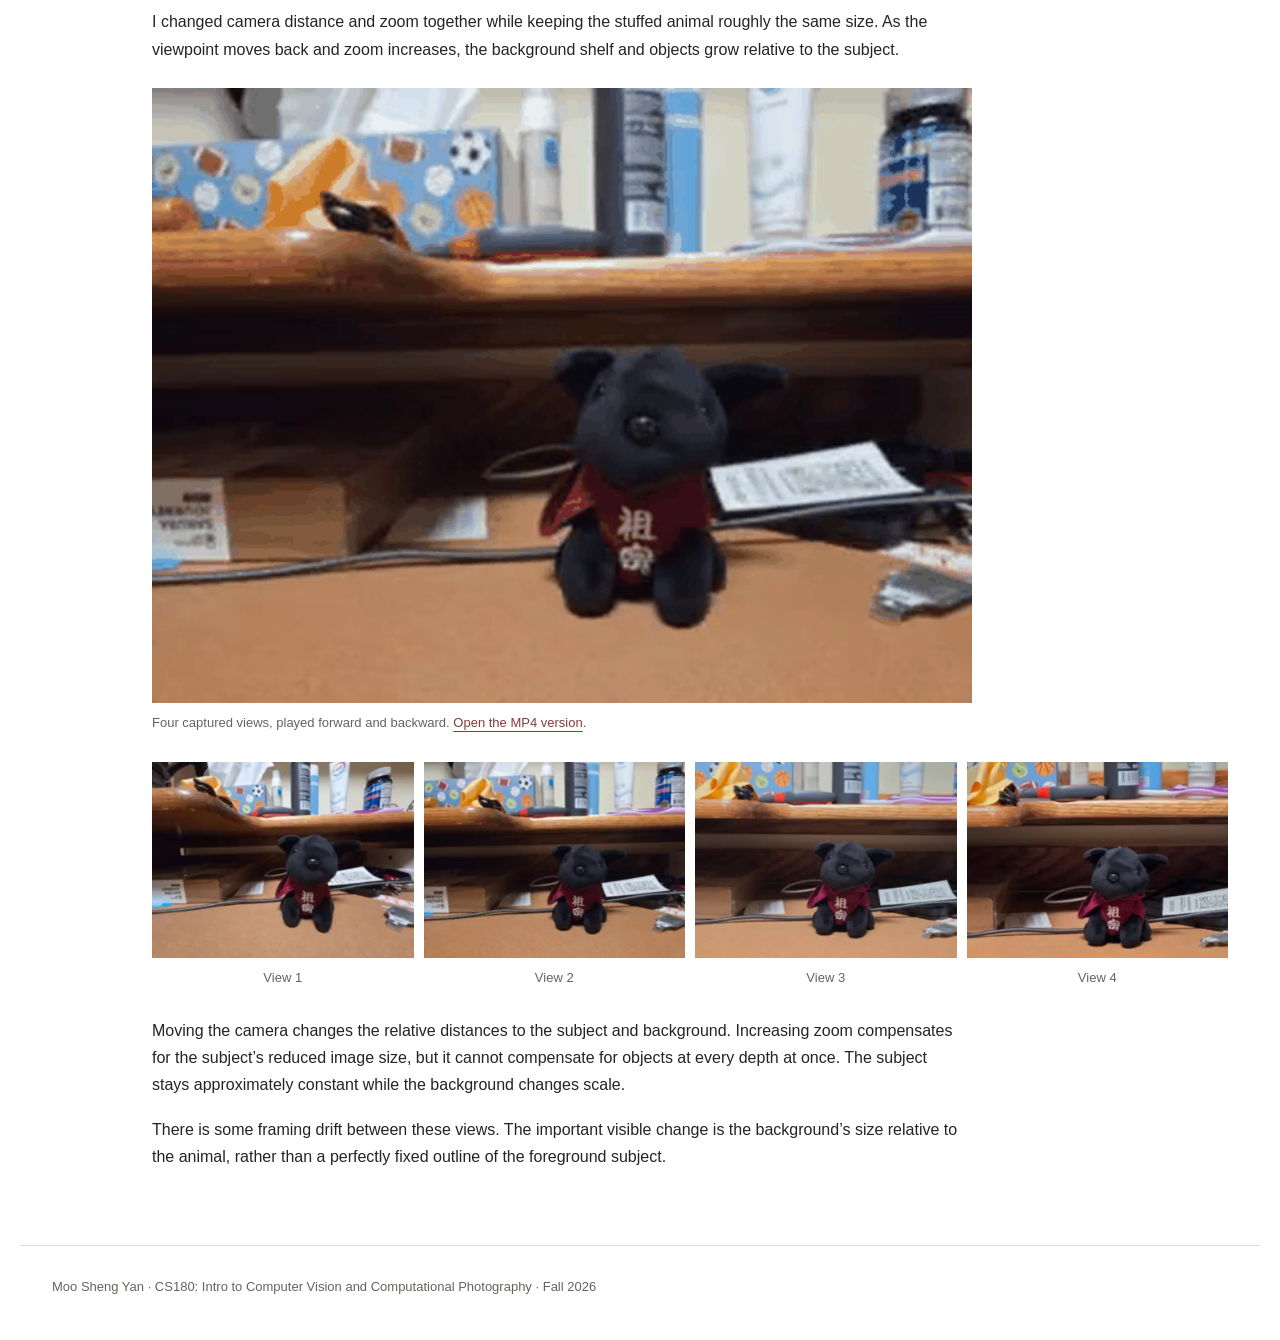
==== commit c9ddcb65: "Publish completed Project 3 flow matching report" ====
--- a/project0/index.html
+++ b/project0/index.html
@@ -1 +1 @@
-<!doctype html><html lang="en"><head><meta charset="utf-8"><meta name="viewport" content="width=device-width,initial-scale=1"><title>Becoming Friends with Your Camera | Moo Sheng Yan</title><meta name="description" content="Moo Sheng Yan's CS180 computational photography portfolio, Fall 2026."><link rel="stylesheet" href="../style.css"><link rel="icon" type="image/svg+xml" href="data:image/svg+xml,%3Csvg xmlns='http://www.w3.org/2000/svg' viewBox='0 0 32 32'%3E%3Crect width='32' height='32' fill='white'/%3E%3Cpath d='M5 6h17v17H5zM10 11h17v17H10z' fill='none' stroke='%23853b38' stroke-width='2'/%3E%3C/svg%3E"></head><body><a class="skip" href="#content">Skip to content</a><header><a class="brand" href="../index.html">MOO SHENG YAN / CS180</a><nav class="nav" aria-label="Projects"><a href="../project0/">Project 0</a><a href="../project1/">Project 1</a><a href="../project2/">Project 2</a></nav></header><main id="content"><section class="project0-title"><span class="eyebrow">Project 00 · Perspective</span><h1>Becoming Friends<br>with Your Camera</h1><p class="lead">Three experiments in how camera position changes perspective and zoom changes framing.</p><p class="byline">Moo Sheng Yan · CS180 · Fall 2026</p></section><section class="section" id="portrait"><div class="section-head"><span class="number">01</span><div><h2>Distance changes a portrait</h2><div class="prose"><p>I first photographed my face from close up without zoom. I then moved farther away and used zoom to keep my face roughly the same size in the frame.</p></div><div class="comparison portrait-pair"><figure><img src="assets/selfie-close-1x.jpg" alt="Close viewpoint, no zoom. The nose and centre of the face appear more prominent."><figcaption>Close viewpoint, no zoom. The nose and centre of the face appear more prominent.</figcaption></figure><figure><img src="assets/selfie-far-4x.jpg" alt="Farther viewpoint, with zoom. The face appears flatter and its features more evenly proportioned."><figcaption>Farther viewpoint, with zoom. The face appears flatter and its features more evenly proportioned.</figcaption></figure></div><div class="prose"><p>At close range, the depth from the nose to the sides of the head is a relatively large fraction of the total camera distance. The nearest features are magnified more strongly. Moving back reduces that difference in relative distance. Zoom restores the framing, while the new viewpoint produces the change in perspective.</p><div class="formula">Projected size ∝ focal length / distance</div><p>Camera distance matters even when the face occupies a similar area in both images. Changing zoom without moving the camera would mainly change the crop and magnification.</p></div></div></div></section><section class="section" id="architecture"><div class="section-head"><span class="number">02</span><div><h2>Perspective in architecture</h2><div class="prose"><p>For the building, I started farther away with zoom, then moved closer and photographed it without zoom. The framing is similar, allowing the perspective differences to be compared.</p></div><div class="comparison portrait-pair"><figure><img src="assets/building-far-zoom.jpg" alt="Farther away, with zoom. The near and far parts of the building have more similar apparent scales."><figcaption>Farther away, with zoom. The near and far parts of the building have more similar apparent scales.</figcaption></figure><figure><img src="assets/building-close-1x.jpg" alt="Closer, without zoom. The near corner becomes more prominent relative to the receding facade."><figcaption>Closer, without zoom. The near corner becomes more prominent relative to the receding facade.</figcaption></figure></div><div class="prose"><p>From farther away, differences in depth occupy a smaller fraction of the viewing distance. This makes the building appear flatter. From closer up, the near corner has a stronger size advantage over the farther wall. Foreground plants also change position relative to the building because of parallax.</p><p>The effect is modest in this pair, and the framing and camera angle are not identical. The photographs still illustrate why the compressed appearance associated with telephoto images comes from the more distant viewpoint used to obtain the same framing.</p></div></div></div></section><section class="section" id="dolly"><div class="section-head"><span class="number">03</span><div><h2>The dolly zoom</h2><div class="prose"><p>I changed camera distance and zoom together while keeping the stuffed animal roughly the same size. As the viewpoint moves back and zoom increases, the background shelf and objects grow relative to the subject.</p></div><figure class="dolly screen-only"><img src="assets/dollyzoom.gif" alt="Four captured views of a stuffed animal, looping forward and backward to show the dolly zoom"><figcaption>Four captured views, played forward and backward. <a href="assets/dollyzoom.mp4">Open the MP4 version</a>.</figcaption></figure><p class="print-only">The webpage contains an animated dolly zoom. The four original views below show the same sequence in this printed report.</p><div class="frame-strip"><figure><img src="assets/dolly-frame-1.jpg" alt="View 1"><figcaption>View 1</figcaption></figure><figure><img src="assets/dolly-frame-2.jpg" alt="View 2"><figcaption>View 2</figcaption></figure><figure><img src="assets/dolly-frame-3.jpg" alt="View 3"><figcaption>View 3</figcaption></figure><figure><img src="assets/dolly-frame-4.jpg" alt="View 4"><figcaption>View 4</figcaption></figure></div><div class="prose"><p>Moving the camera changes the relative distances to the subject and background. Increasing zoom compensates for the subject’s reduced image size, but it cannot compensate for objects at every depth at once. The subject stays approximately constant while the background changes scale.</p><p>There is some framing drift between these views. The important visible change is the background’s size relative to the animal, rather than a perfectly fixed outline of the foreground subject.</p></div></div></div></section></main><footer>Moo Sheng Yan · CS180: Intro to Computer Vision and Computational Photography · Fall 2026</footer></body></html>+<!doctype html><html lang="en"><head><meta charset="utf-8"><meta name="viewport" content="width=device-width,initial-scale=1"><title>Becoming Friends with Your Camera | Moo Sheng Yan</title><meta name="description" content="Moo Sheng Yan's CS180 computational photography portfolio, Fall 2026."><link rel="stylesheet" href="../style.css"><link rel="icon" type="image/svg+xml" href="data:image/svg+xml,%3Csvg xmlns='http://www.w3.org/2000/svg' viewBox='0 0 32 32'%3E%3Crect width='32' height='32' fill='white'/%3E%3Cpath d='M5 6h17v17H5zM10 11h17v17H10z' fill='none' stroke='%23853b38' stroke-width='2'/%3E%3C/svg%3E"></head><body><a class="skip" href="#content">Skip to content</a><header><a class="brand" href="../index.html">MOO SHENG YAN / CS180</a><nav class="nav" aria-label="Projects"><a href="../project0/">Project 0</a><a href="../project1/">Project 1</a><a href="../project2/">Project 2</a><a href="../project3/">Project 3</a></nav></header><main id="content"><section class="project0-title"><span class="eyebrow">Project 00 · Perspective</span><h1>Becoming Friends<br>with Your Camera</h1><p class="lead">Three experiments in how camera position changes perspective and zoom changes framing.</p><p class="byline">Moo Sheng Yan · CS180 · Fall 2026</p></section><section class="section" id="portrait"><div class="section-head"><span class="number">01</span><div><h2>Distance changes a portrait</h2><div class="prose"><p>I first photographed my face from close up without zoom. I then moved farther away and used zoom to keep my face roughly the same size in the frame.</p></div><div class="comparison portrait-pair"><figure><img src="assets/selfie-close-1x.jpg" alt="Close viewpoint, no zoom. The nose and centre of the face appear more prominent."><figcaption>Close viewpoint, no zoom. The nose and centre of the face appear more prominent.</figcaption></figure><figure><img src="assets/selfie-far-4x.jpg" alt="Farther viewpoint, with zoom. The face appears flatter and its features more evenly proportioned."><figcaption>Farther viewpoint, with zoom. The face appears flatter and its features more evenly proportioned.</figcaption></figure></div><div class="prose"><p>At close range, the depth from the nose to the sides of the head is a relatively large fraction of the total camera distance. The nearest features are magnified more strongly. Moving back reduces that difference in relative distance. Zoom restores the framing, while the new viewpoint produces the change in perspective.</p><div class="formula">Projected size ∝ focal length / distance</div><p>Camera distance matters even when the face occupies a similar area in both images. Changing zoom without moving the camera would mainly change the crop and magnification.</p></div></div></div></section><section class="section" id="architecture"><div class="section-head"><span class="number">02</span><div><h2>Perspective in architecture</h2><div class="prose"><p>For the building, I started farther away with zoom, then moved closer and photographed it without zoom. The framing is similar, allowing the perspective differences to be compared.</p></div><div class="comparison portrait-pair"><figure><img src="assets/building-far-zoom.jpg" alt="Farther away, with zoom. The near and far parts of the building have more similar apparent scales."><figcaption>Farther away, with zoom. The near and far parts of the building have more similar apparent scales.</figcaption></figure><figure><img src="assets/building-close-1x.jpg" alt="Closer, without zoom. The near corner becomes more prominent relative to the receding facade."><figcaption>Closer, without zoom. The near corner becomes more prominent relative to the receding facade.</figcaption></figure></div><div class="prose"><p>From farther away, differences in depth occupy a smaller fraction of the viewing distance. This makes the building appear flatter. From closer up, the near corner has a stronger size advantage over the farther wall. Foreground plants also change position relative to the building because of parallax.</p><p>The effect is modest in this pair, and the framing and camera angle are not identical. The photographs still illustrate why the compressed appearance associated with telephoto images comes from the more distant viewpoint used to obtain the same framing.</p></div></div></div></section><section class="section" id="dolly"><div class="section-head"><span class="number">03</span><div><h2>The dolly zoom</h2><div class="prose"><p>I changed camera distance and zoom together while keeping the stuffed animal roughly the same size. As the viewpoint moves back and zoom increases, the background shelf and objects grow relative to the subject.</p></div><figure class="dolly screen-only"><img src="assets/dollyzoom.gif" alt="Four captured views of a stuffed animal, looping forward and backward to show the dolly zoom"><figcaption>Four captured views, played forward and backward. <a href="assets/dollyzoom.mp4">Open the MP4 version</a>.</figcaption></figure><p class="print-only">The webpage contains an animated dolly zoom. The four original views below show the same sequence in this printed report.</p><div class="frame-strip"><figure><img src="assets/dolly-frame-1.jpg" alt="View 1"><figcaption>View 1</figcaption></figure><figure><img src="assets/dolly-frame-2.jpg" alt="View 2"><figcaption>View 2</figcaption></figure><figure><img src="assets/dolly-frame-3.jpg" alt="View 3"><figcaption>View 3</figcaption></figure><figure><img src="assets/dolly-frame-4.jpg" alt="View 4"><figcaption>View 4</figcaption></figure></div><div class="prose"><p>Moving the camera changes the relative distances to the subject and background. Increasing zoom compensates for the subject’s reduced image size, but it cannot compensate for objects at every depth at once. The subject stays approximately constant while the background changes scale.</p><p>There is some framing drift between these views. The important visible change is the background’s size relative to the animal, rather than a perfectly fixed outline of the foreground subject.</p></div></div></div></section></main><footer>Moo Sheng Yan · CS180: Intro to Computer Vision and Computational Photography · Fall 2026</footer></body></html>
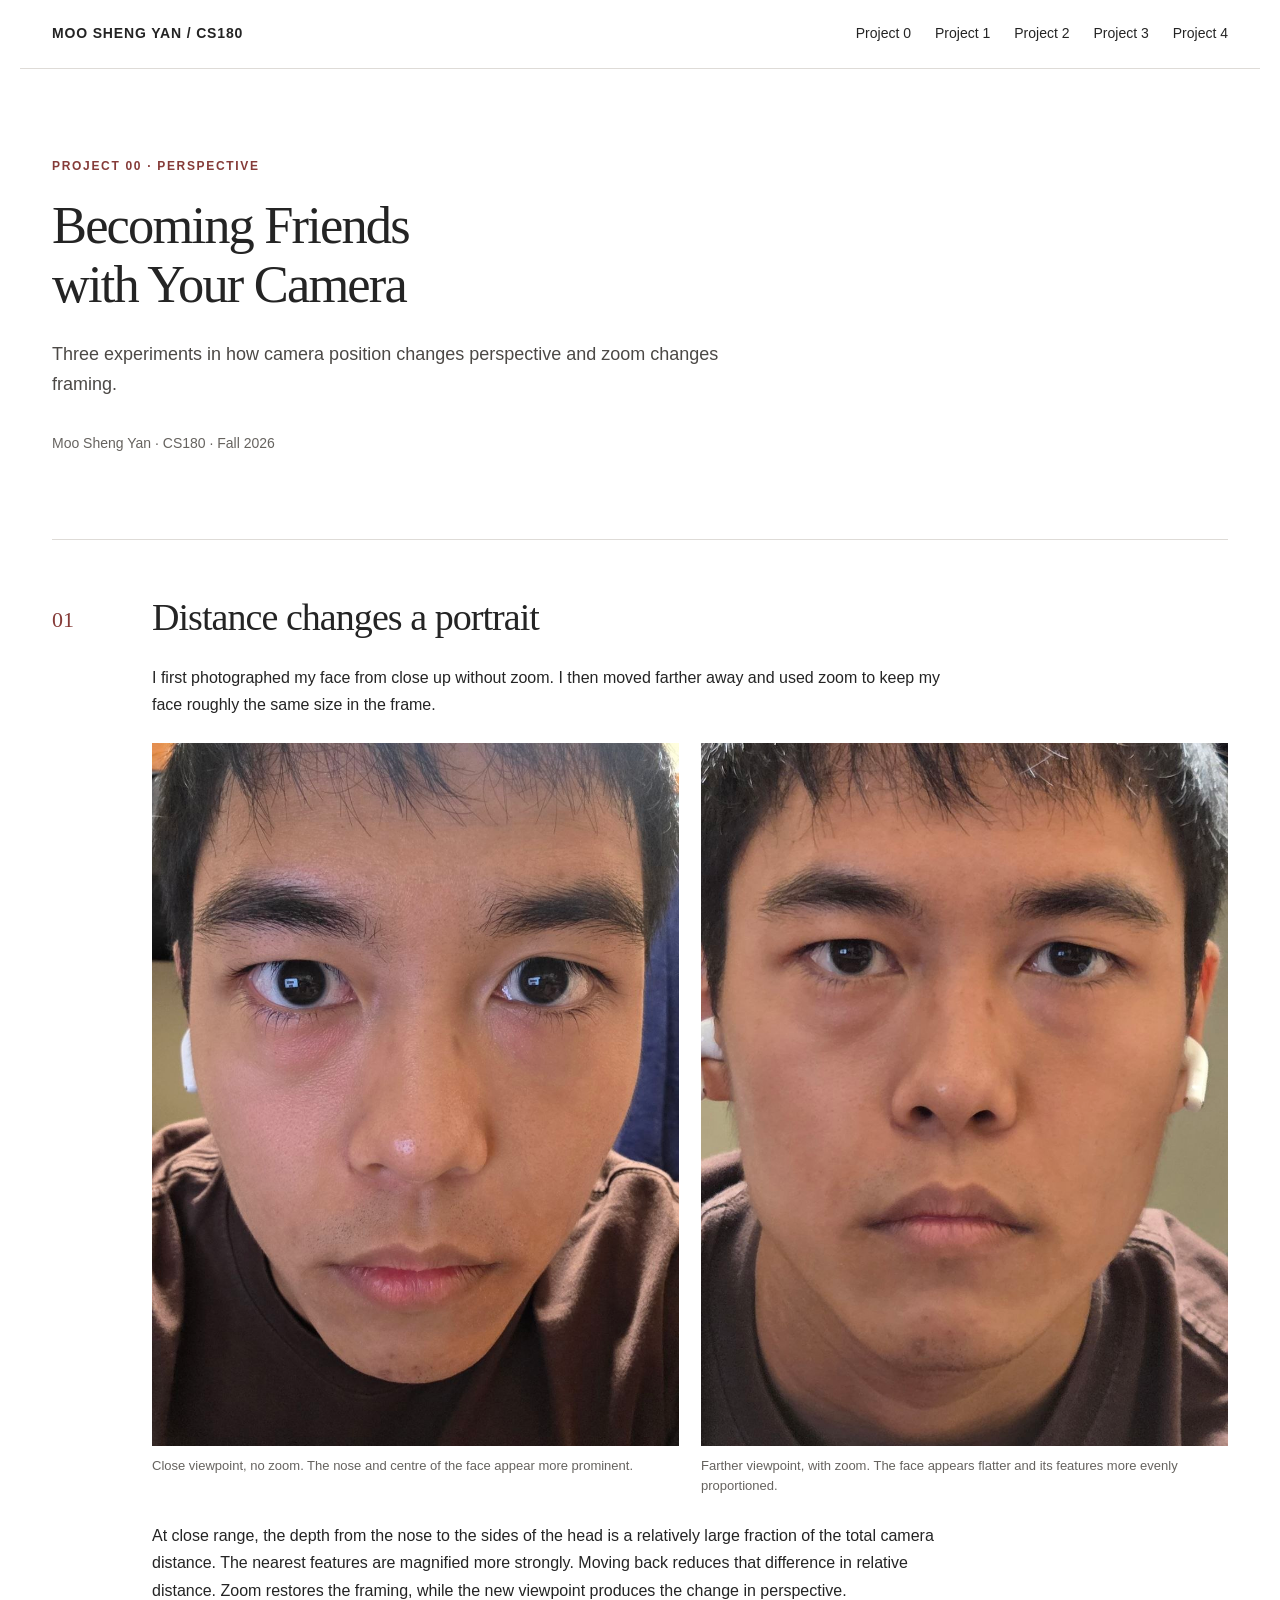
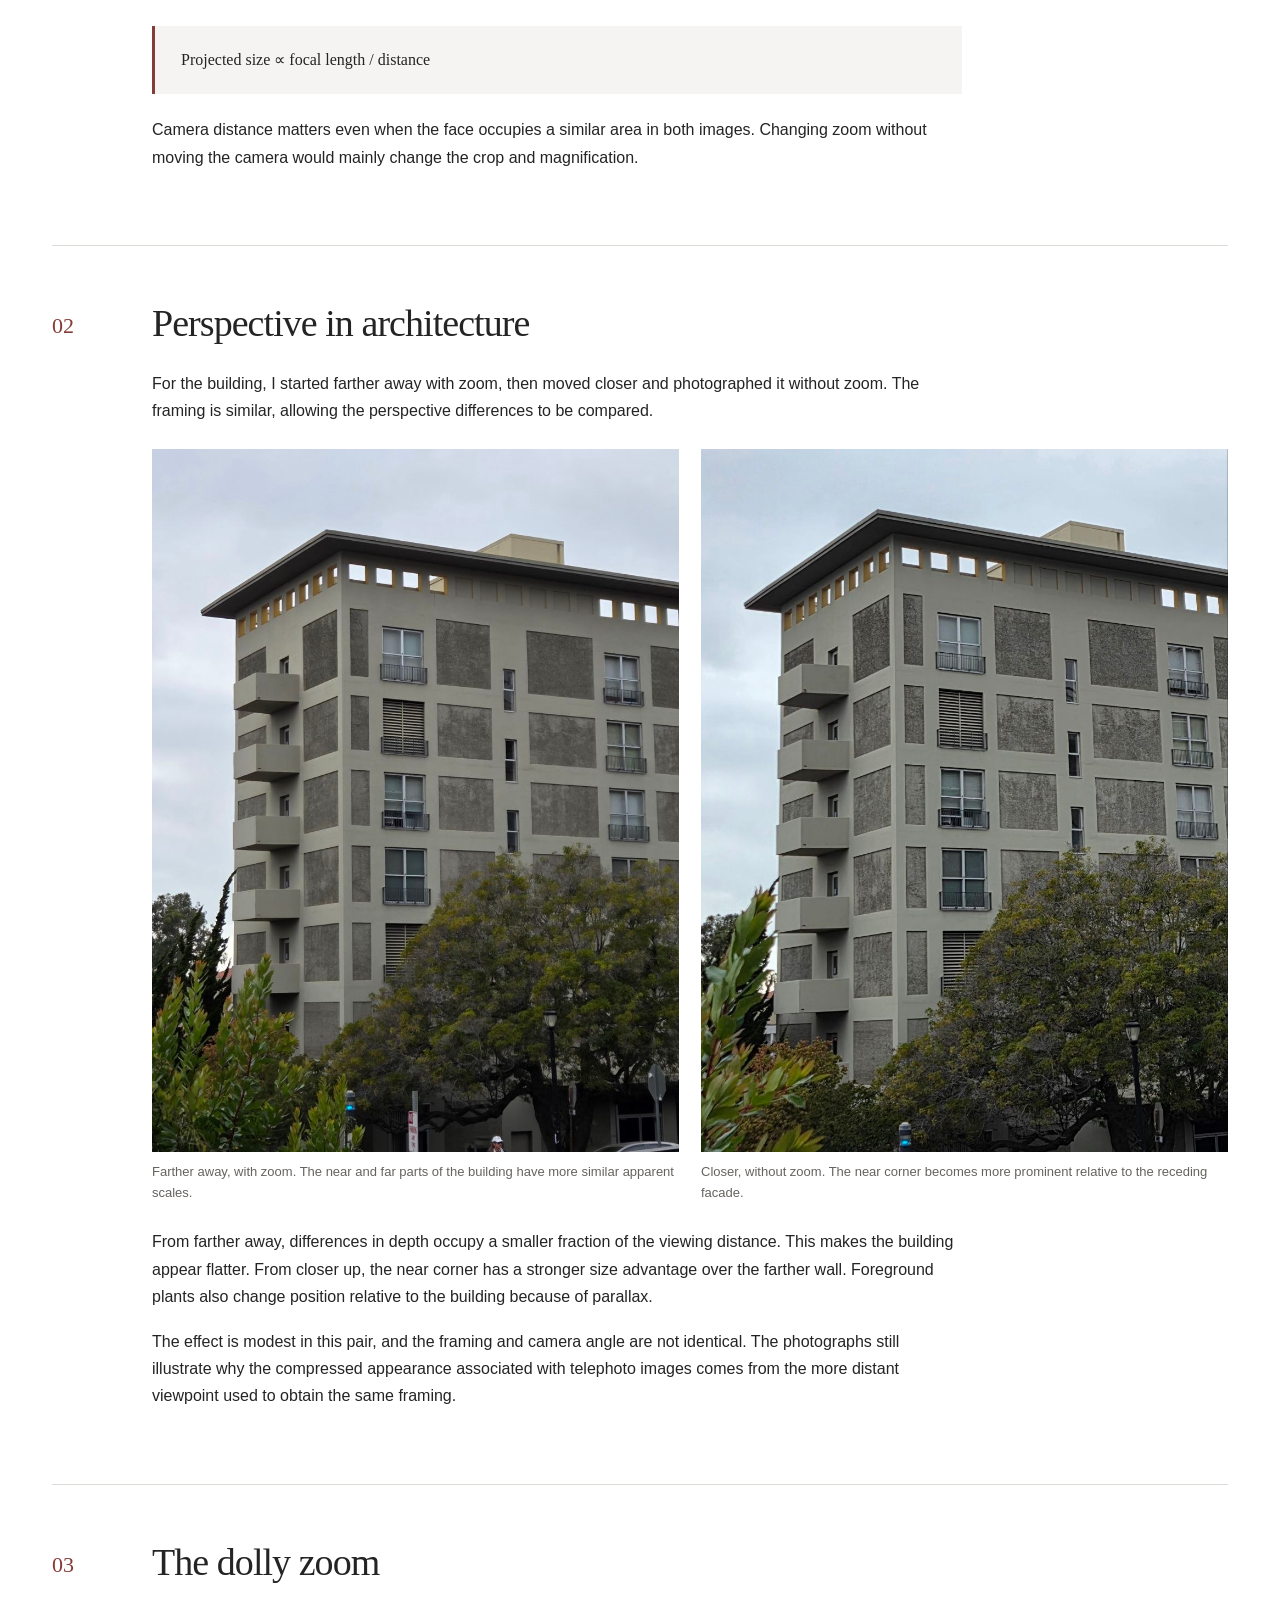
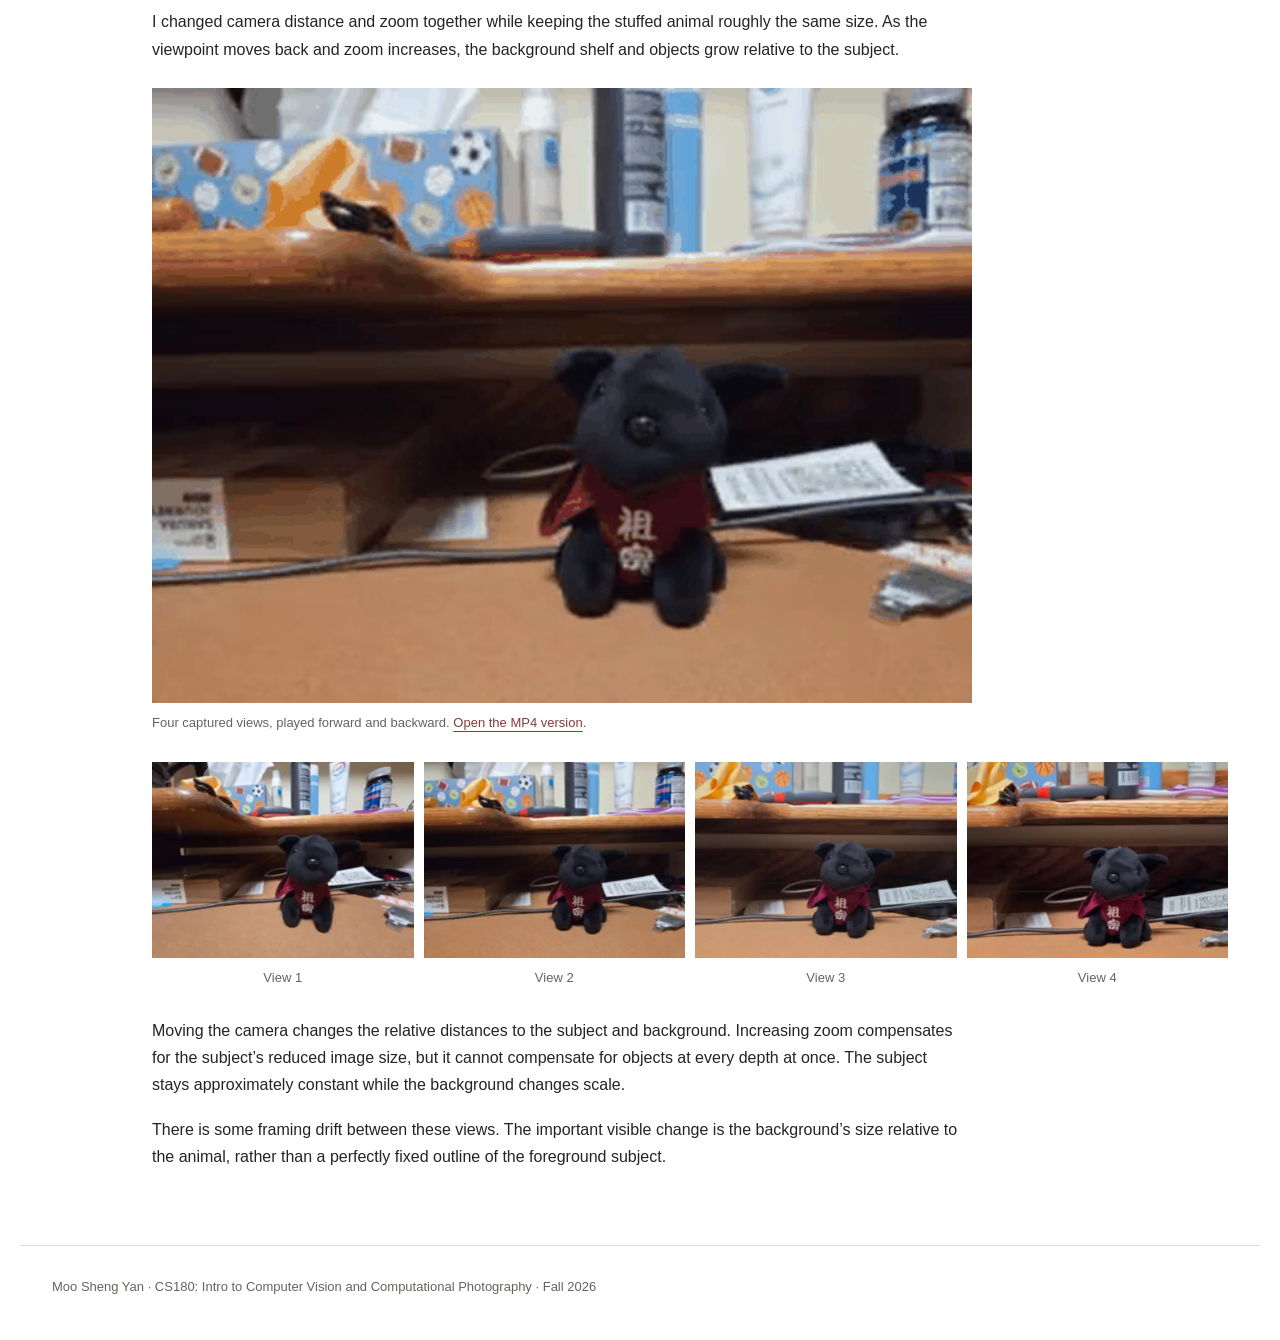
==== commit e0c46c26: "Add Project 4 Part A rectifications and photo mosaics" ====
--- a/project0/index.html
+++ b/project0/index.html
@@ -1 +1 @@
-<!doctype html><html lang="en"><head><meta charset="utf-8"><meta name="viewport" content="width=device-width,initial-scale=1"><title>Becoming Friends with Your Camera | Moo Sheng Yan</title><meta name="description" content="Moo Sheng Yan's CS180 computational photography portfolio, Fall 2026."><link rel="stylesheet" href="../style.css"><link rel="icon" type="image/svg+xml" href="data:image/svg+xml,%3Csvg xmlns='http://www.w3.org/2000/svg' viewBox='0 0 32 32'%3E%3Crect width='32' height='32' fill='white'/%3E%3Cpath d='M5 6h17v17H5zM10 11h17v17H10z' fill='none' stroke='%23853b38' stroke-width='2'/%3E%3C/svg%3E"></head><body><a class="skip" href="#content">Skip to content</a><header><a class="brand" href="../index.html">MOO SHENG YAN / CS180</a><nav class="nav" aria-label="Projects"><a href="../project0/">Project 0</a><a href="../project1/">Project 1</a><a href="../project2/">Project 2</a><a href="../project3/">Project 3</a></nav></header><main id="content"><section class="project0-title"><span class="eyebrow">Project 00 · Perspective</span><h1>Becoming Friends<br>with Your Camera</h1><p class="lead">Three experiments in how camera position changes perspective and zoom changes framing.</p><p class="byline">Moo Sheng Yan · CS180 · Fall 2026</p></section><section class="section" id="portrait"><div class="section-head"><span class="number">01</span><div><h2>Distance changes a portrait</h2><div class="prose"><p>I first photographed my face from close up without zoom. I then moved farther away and used zoom to keep my face roughly the same size in the frame.</p></div><div class="comparison portrait-pair"><figure><img src="assets/selfie-close-1x.jpg" alt="Close viewpoint, no zoom. The nose and centre of the face appear more prominent."><figcaption>Close viewpoint, no zoom. The nose and centre of the face appear more prominent.</figcaption></figure><figure><img src="assets/selfie-far-4x.jpg" alt="Farther viewpoint, with zoom. The face appears flatter and its features more evenly proportioned."><figcaption>Farther viewpoint, with zoom. The face appears flatter and its features more evenly proportioned.</figcaption></figure></div><div class="prose"><p>At close range, the depth from the nose to the sides of the head is a relatively large fraction of the total camera distance. The nearest features are magnified more strongly. Moving back reduces that difference in relative distance. Zoom restores the framing, while the new viewpoint produces the change in perspective.</p><div class="formula">Projected size ∝ focal length / distance</div><p>Camera distance matters even when the face occupies a similar area in both images. Changing zoom without moving the camera would mainly change the crop and magnification.</p></div></div></div></section><section class="section" id="architecture"><div class="section-head"><span class="number">02</span><div><h2>Perspective in architecture</h2><div class="prose"><p>For the building, I started farther away with zoom, then moved closer and photographed it without zoom. The framing is similar, allowing the perspective differences to be compared.</p></div><div class="comparison portrait-pair"><figure><img src="assets/building-far-zoom.jpg" alt="Farther away, with zoom. The near and far parts of the building have more similar apparent scales."><figcaption>Farther away, with zoom. The near and far parts of the building have more similar apparent scales.</figcaption></figure><figure><img src="assets/building-close-1x.jpg" alt="Closer, without zoom. The near corner becomes more prominent relative to the receding facade."><figcaption>Closer, without zoom. The near corner becomes more prominent relative to the receding facade.</figcaption></figure></div><div class="prose"><p>From farther away, differences in depth occupy a smaller fraction of the viewing distance. This makes the building appear flatter. From closer up, the near corner has a stronger size advantage over the farther wall. Foreground plants also change position relative to the building because of parallax.</p><p>The effect is modest in this pair, and the framing and camera angle are not identical. The photographs still illustrate why the compressed appearance associated with telephoto images comes from the more distant viewpoint used to obtain the same framing.</p></div></div></div></section><section class="section" id="dolly"><div class="section-head"><span class="number">03</span><div><h2>The dolly zoom</h2><div class="prose"><p>I changed camera distance and zoom together while keeping the stuffed animal roughly the same size. As the viewpoint moves back and zoom increases, the background shelf and objects grow relative to the subject.</p></div><figure class="dolly screen-only"><img src="assets/dollyzoom.gif" alt="Four captured views of a stuffed animal, looping forward and backward to show the dolly zoom"><figcaption>Four captured views, played forward and backward. <a href="assets/dollyzoom.mp4">Open the MP4 version</a>.</figcaption></figure><p class="print-only">The webpage contains an animated dolly zoom. The four original views below show the same sequence in this printed report.</p><div class="frame-strip"><figure><img src="assets/dolly-frame-1.jpg" alt="View 1"><figcaption>View 1</figcaption></figure><figure><img src="assets/dolly-frame-2.jpg" alt="View 2"><figcaption>View 2</figcaption></figure><figure><img src="assets/dolly-frame-3.jpg" alt="View 3"><figcaption>View 3</figcaption></figure><figure><img src="assets/dolly-frame-4.jpg" alt="View 4"><figcaption>View 4</figcaption></figure></div><div class="prose"><p>Moving the camera changes the relative distances to the subject and background. Increasing zoom compensates for the subject’s reduced image size, but it cannot compensate for objects at every depth at once. The subject stays approximately constant while the background changes scale.</p><p>There is some framing drift between these views. The important visible change is the background’s size relative to the animal, rather than a perfectly fixed outline of the foreground subject.</p></div></div></div></section></main><footer>Moo Sheng Yan · CS180: Intro to Computer Vision and Computational Photography · Fall 2026</footer></body></html>+<!doctype html><html lang="en"><head><meta charset="utf-8"><meta name="viewport" content="width=device-width,initial-scale=1"><title>Becoming Friends with Your Camera | Moo Sheng Yan</title><meta name="description" content="Moo Sheng Yan's CS180 computational photography portfolio, Fall 2026."><link rel="stylesheet" href="../style.css"><link rel="icon" type="image/svg+xml" href="data:image/svg+xml,%3Csvg xmlns='http://www.w3.org/2000/svg' viewBox='0 0 32 32'%3E%3Crect width='32' height='32' fill='white'/%3E%3Cpath d='M5 6h17v17H5zM10 11h17v17H10z' fill='none' stroke='%23853b38' stroke-width='2'/%3E%3C/svg%3E"></head><body><a class="skip" href="#content">Skip to content</a><header><a class="brand" href="../index.html">MOO SHENG YAN / CS180</a><nav class="nav" aria-label="Projects"><a href="../project0/">Project 0</a><a href="../project1/">Project 1</a><a href="../project2/">Project 2</a><a href="../project3/">Project 3</a><a href="../project4/">Project 4</a></nav></header><main id="content"><section class="project0-title"><span class="eyebrow">Project 00 · Perspective</span><h1>Becoming Friends<br>with Your Camera</h1><p class="lead">Three experiments in how camera position changes perspective and zoom changes framing.</p><p class="byline">Moo Sheng Yan · CS180 · Fall 2026</p></section><section class="section" id="portrait"><div class="section-head"><span class="number">01</span><div><h2>Distance changes a portrait</h2><div class="prose"><p>I first photographed my face from close up without zoom. I then moved farther away and used zoom to keep my face roughly the same size in the frame.</p></div><div class="comparison portrait-pair"><figure><img src="assets/selfie-close-1x.jpg" alt="Close viewpoint, no zoom. The nose and centre of the face appear more prominent."><figcaption>Close viewpoint, no zoom. The nose and centre of the face appear more prominent.</figcaption></figure><figure><img src="assets/selfie-far-4x.jpg" alt="Farther viewpoint, with zoom. The face appears flatter and its features more evenly proportioned."><figcaption>Farther viewpoint, with zoom. The face appears flatter and its features more evenly proportioned.</figcaption></figure></div><div class="prose"><p>At close range, the depth from the nose to the sides of the head is a relatively large fraction of the total camera distance. The nearest features are magnified more strongly. Moving back reduces that difference in relative distance. Zoom restores the framing, while the new viewpoint produces the change in perspective.</p><div class="formula">Projected size ∝ focal length / distance</div><p>Camera distance matters even when the face occupies a similar area in both images. Changing zoom without moving the camera would mainly change the crop and magnification.</p></div></div></div></section><section class="section" id="architecture"><div class="section-head"><span class="number">02</span><div><h2>Perspective in architecture</h2><div class="prose"><p>For the building, I started farther away with zoom, then moved closer and photographed it without zoom. The framing is similar, allowing the perspective differences to be compared.</p></div><div class="comparison portrait-pair"><figure><img src="assets/building-far-zoom.jpg" alt="Farther away, with zoom. The near and far parts of the building have more similar apparent scales."><figcaption>Farther away, with zoom. The near and far parts of the building have more similar apparent scales.</figcaption></figure><figure><img src="assets/building-close-1x.jpg" alt="Closer, without zoom. The near corner becomes more prominent relative to the receding facade."><figcaption>Closer, without zoom. The near corner becomes more prominent relative to the receding facade.</figcaption></figure></div><div class="prose"><p>From farther away, differences in depth occupy a smaller fraction of the viewing distance. This makes the building appear flatter. From closer up, the near corner has a stronger size advantage over the farther wall. Foreground plants also change position relative to the building because of parallax.</p><p>The effect is modest in this pair, and the framing and camera angle are not identical. The photographs still illustrate why the compressed appearance associated with telephoto images comes from the more distant viewpoint used to obtain the same framing.</p></div></div></div></section><section class="section" id="dolly"><div class="section-head"><span class="number">03</span><div><h2>The dolly zoom</h2><div class="prose"><p>I changed camera distance and zoom together while keeping the stuffed animal roughly the same size. As the viewpoint moves back and zoom increases, the background shelf and objects grow relative to the subject.</p></div><figure class="dolly screen-only"><img src="assets/dollyzoom.gif" alt="Four captured views of a stuffed animal, looping forward and backward to show the dolly zoom"><figcaption>Four captured views, played forward and backward. <a href="assets/dollyzoom.mp4">Open the MP4 version</a>.</figcaption></figure><p class="print-only">The webpage contains an animated dolly zoom. The four original views below show the same sequence in this printed report.</p><div class="frame-strip"><figure><img src="assets/dolly-frame-1.jpg" alt="View 1"><figcaption>View 1</figcaption></figure><figure><img src="assets/dolly-frame-2.jpg" alt="View 2"><figcaption>View 2</figcaption></figure><figure><img src="assets/dolly-frame-3.jpg" alt="View 3"><figcaption>View 3</figcaption></figure><figure><img src="assets/dolly-frame-4.jpg" alt="View 4"><figcaption>View 4</figcaption></figure></div><div class="prose"><p>Moving the camera changes the relative distances to the subject and background. Increasing zoom compensates for the subject’s reduced image size, but it cannot compensate for objects at every depth at once. The subject stays approximately constant while the background changes scale.</p><p>There is some framing drift between these views. The important visible change is the background’s size relative to the animal, rather than a perfectly fixed outline of the foreground subject.</p></div></div></div></section></main><footer>Moo Sheng Yan · CS180: Intro to Computer Vision and Computational Photography · Fall 2026</footer></body></html>
